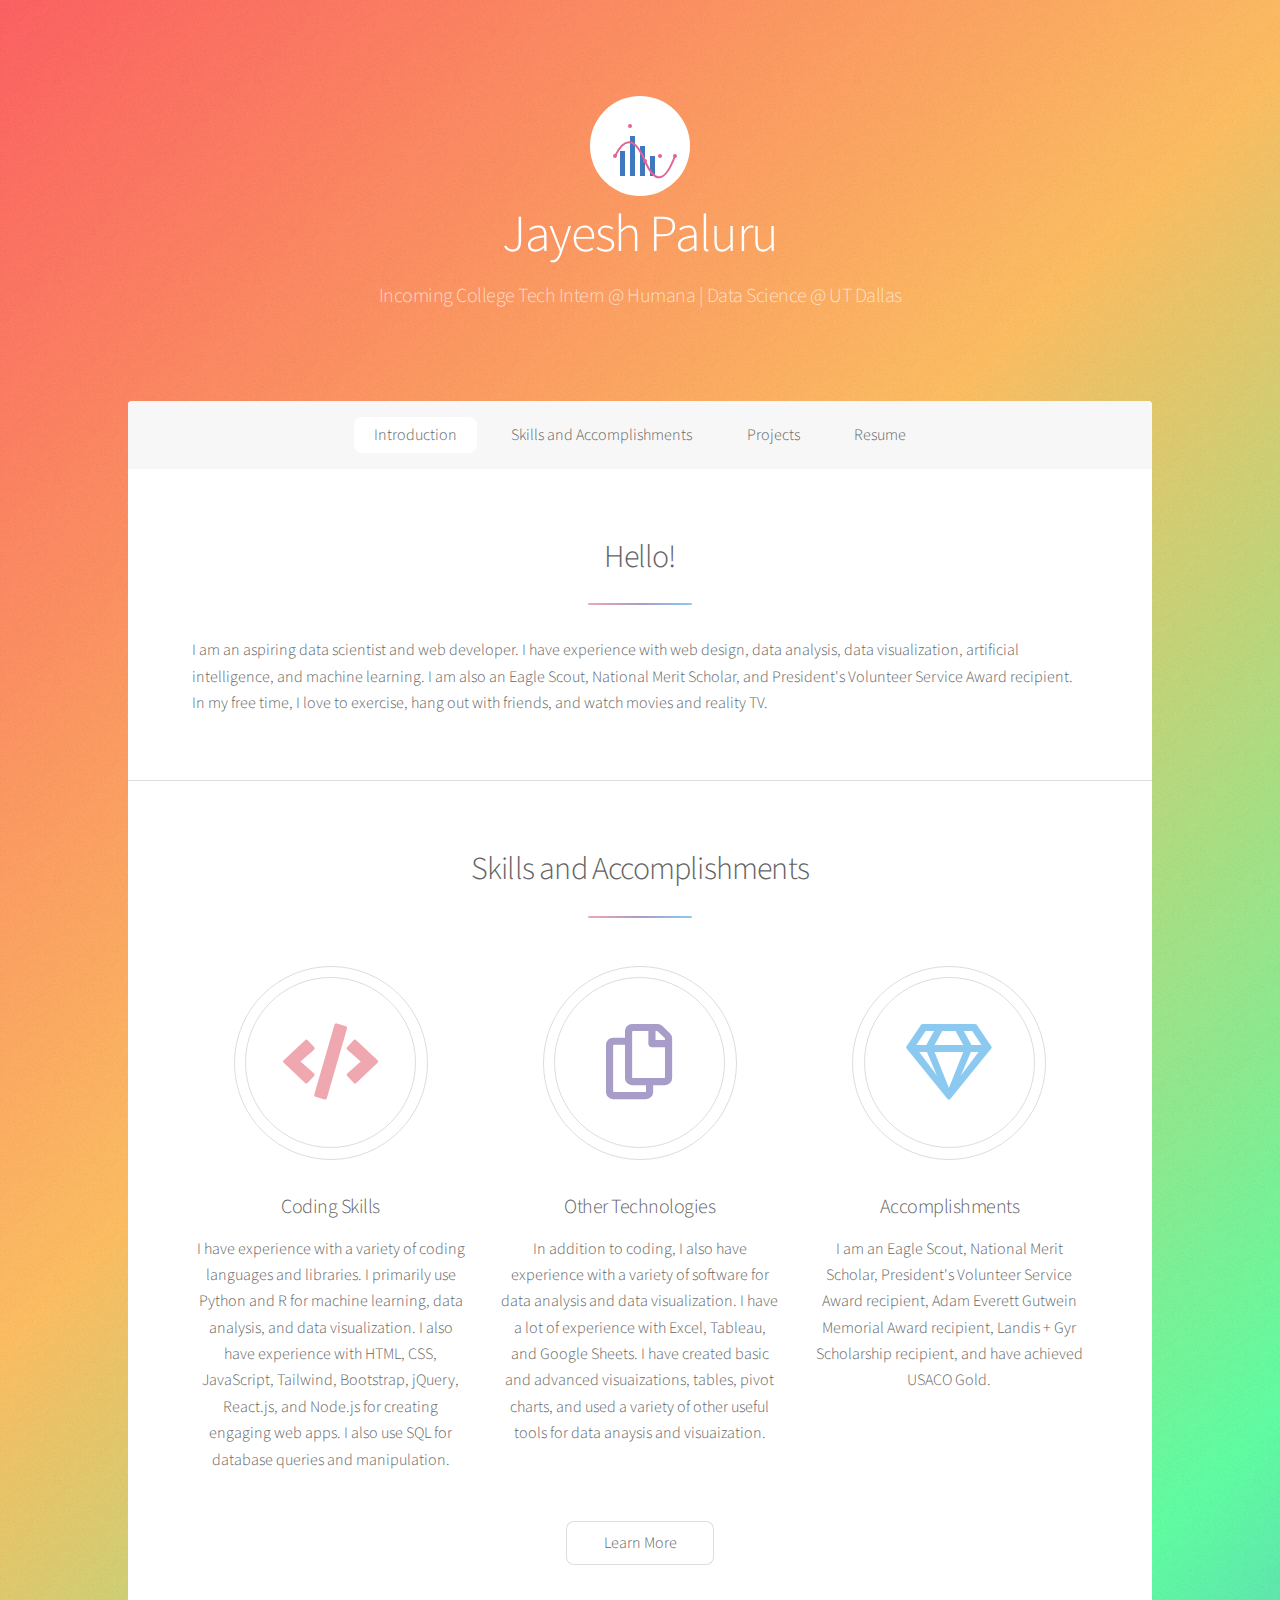
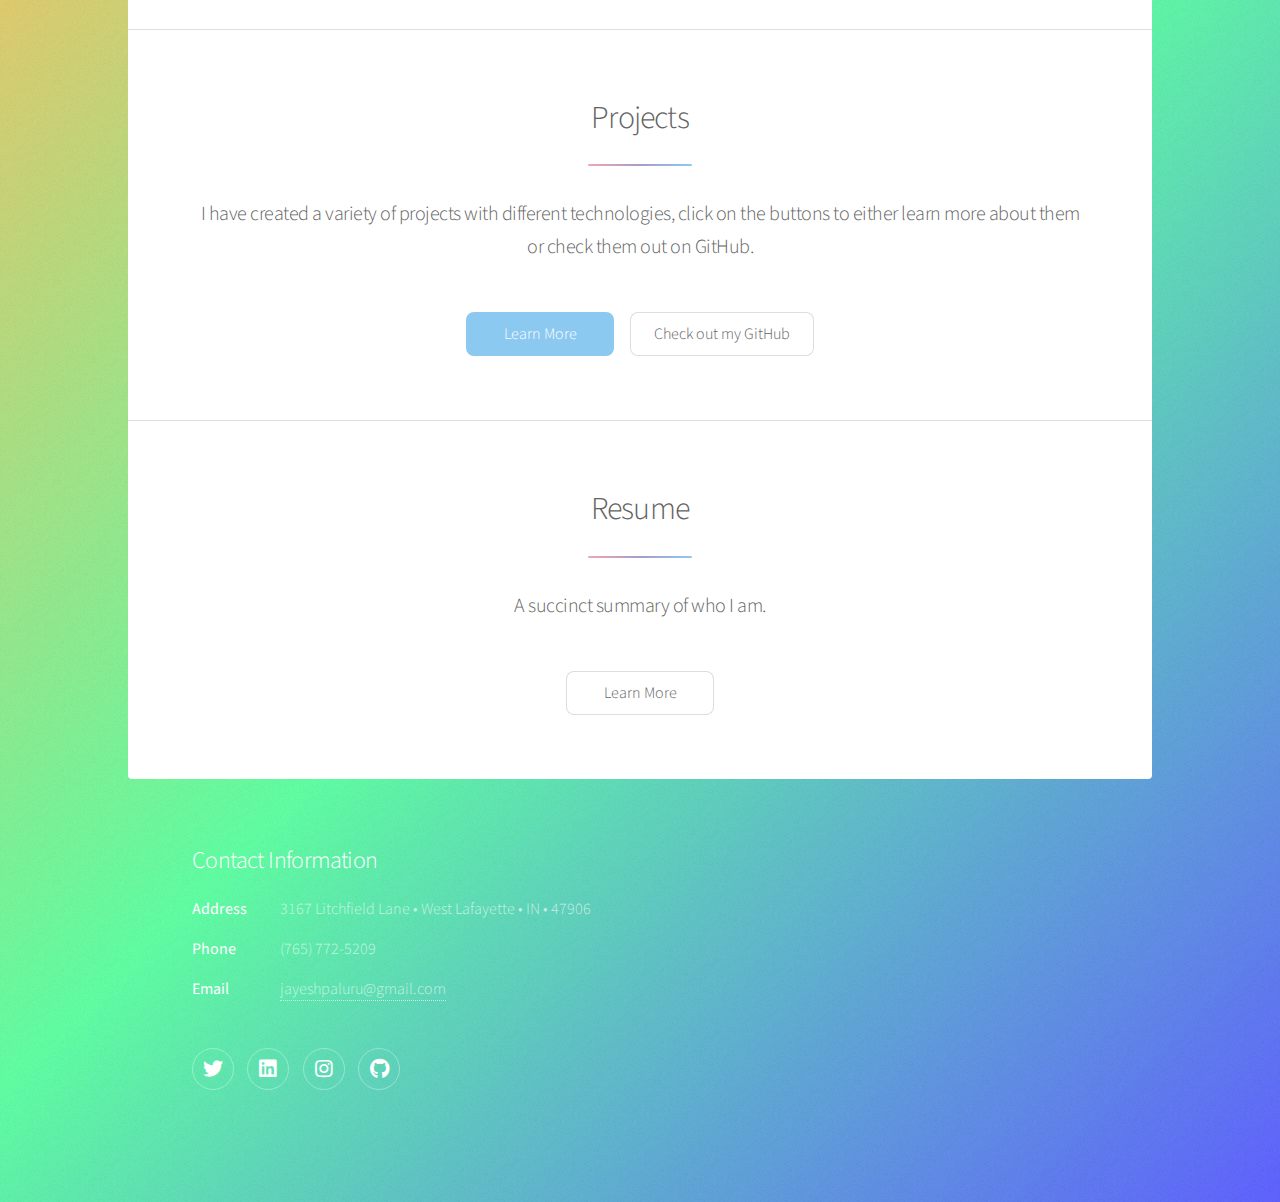
==== index.html @ 242b8a52 "Update index.html" ====
<!DOCTYPE HTML>
<html>
	<head>
		<title>Jayesh Paluru</title>
		<meta charset="utf-8" />
		<meta name="viewport" content="width=device-width, initial-scale=1, user-scalable=no" />
		<meta name="description" content="Jayesh Paluru's personal website">
		<link rel="stylesheet" href="assets/css/main.css" />
		<noscript><link rel="stylesheet" href="assets/css/noscript.css" /></noscript>
		<link rel="shortcut icon" href="images/logo.svg" />
	</head>
	<body class="is-preload">
		<!-- Wrapper -->
			<div id="wrapper">

				<!-- Header -->
					<header id="header" class="alt">
						<img src="images/logo.svg" alt="Graph" />
						<h1>Jayesh Paluru</h1>
						<p>Incoming College Tech Intern @ Humana | Data Science @ UT Dallas<br/>
					</header>

				<!-- Nav -->
					<nav id="nav">
						<ul>
							<li><a href="#intro" class="active">Introduction</a></li>
							<li><a href="#first">Skills and Accomplishments</a></li>
							<li><a href="#second">Projects</a></li>
							<li><a href="#third">Resume</a></li>
						</ul>
					</nav>

				<!-- Main -->
					<div id="main">
						<!-- Introduction -->
							<section id="intro" class="main">
								<div class="spotlight">
									<div class="content">
										<header class="major">
											<center><h2>Hello!</h2></center>
										</header>
										<p>I am an aspiring data scientist and web developer. I have experience with web design, data analysis, data visualization, artificial intelligence, and machine learning. I am also an Eagle Scout, National Merit Scholar, and President's Volunteer Service Award recipient. In my free time, I love to exercise, hang out with friends, and watch movies and reality TV.</p>
									</div>
								</div>
							</section>
						<!-- Skills and Accomplishments -->
							<section id="first" class="main special">
								<header class="major">
									<h2>Skills and Accomplishments</h2>
								</header>
								<ul class="features">
									<li>
										<span class="icon solid major style1 fa-code"></span>
										<h3>Coding Skills</h3>
										<p>I have experience with a variety of coding languages and libraries. I primarily use Python and R for machine learning, data analysis, and data visualization. I also have experience with HTML, CSS, JavaScript, Tailwind, Bootstrap, jQuery, React.js, and Node.js for creating engaging web apps. I also use SQL for database queries and manipulation.</p>
									</li>
									<li>
										<span class="icon major style3 fa-copy"></span>
										<h3>Other Technologies</h3>
										<p>In addition to coding, I also have experience with a variety of software for data analysis and data visualization. I have a lot of experience with Excel, Tableau, and Google Sheets. I have created basic and advanced visuaizations, tables, pivot charts, and used a variety of other useful tools for data anaysis and visuaization.</p>
									</li>
									<li>
										<span class="icon major style5 fa-gem"></span>
										<h3>Accomplishments</h3>
										<p>I am an Eagle Scout, National Merit Scholar, President's Volunteer Service Award recipient, Adam Everett Gutwein Memorial Award recipient, Landis + Gyr Scholarship recipient, and have achieved USACO Gold.</p>
									</li>
								</ul>
								<footer class="major">
									<ul class="actions special">
										<li><a href="https://www.linkedin.com/in/jayesh-paluru-2b9a3324b/" class="button">Learn More</a></li>
									</ul>
								</footer>
							</section>

						<!-- Projects -->
							<section id="second" class="main special">
								<header class="major">
									<h2>Projects</h2>
									<p>I have created a variety of projects with different technologies, click on the buttons to either learn more about them or check them out on GitHub.</p>
								</header>
								<footer class="major">
									<ul class="actions special">
										<li><a href="projects.html" class="button primary">Learn More</a></li>
										<li><a href="https://github.com/jayeshpaluru" class="button">Check out my GitHub</a></li>
									</ul>
								</footer>
							</section>
						<!-- Resume -->
						<section id="third" class="main special">
							<header class="major">
								<h2>Resume</h2>
								<p>A succinct summary of who I am.</p>
							</header>
							<footer class="major">
								<ul class="actions special">
									<li><a href="InternshipResume6.pdf" class="button">Learn More</a></li>
								</ul>
							</footer>
						</section>

					</div>

				<!-- Footer -->
					<footer id="footer">
						<section>
							<h2>Contact Information</h2>
							<dl class="alt">
								<dt>Address</dt>
								<dd>3167 Litchfield Lane &bull; West Lafayette &bull; IN &bull; 47906 </dd>
								<dt>Phone</dt>
								<dd>(765) 772-5209</dd>
								<dt>Email</dt>
								<dd><a href="mailto:jayeshpaluru@gmail.com">jayeshpaluru@gmail.com</a></dd>
							</dl>
							<ul class="icons">
								<li><a href="https://twitter.com/jayeshpaluru" class="icon brands fa-twitter alt"><span class="label">Twitter</span></a></li>
								<li><a href="https://www.linkedin.com/in/jayesh-paluru-2b9a3324b/" class="icon brands fa-linkedin alt"><span class="label">LinkedIn</span></a></li>
								<li><a href="https://www.instagram.com/jayeshpaluru/" class="icon brands fa-instagram alt"><span class="label">Instagram</span></a></li>
								<li><a href="https://github.com/jayeshpaluru" class="icon brands fa-github alt"><span class="label">GitHub</span></a></li>
							</ul>
						</section>
					</footer>
			</div>
			<script src="assets/js/jquery.min.js"></script>
			<script src="assets/js/jquery.scrollex.min.js"></script>
			<script src="assets/js/jquery.scrolly.min.js"></script>
			<script src="assets/js/browser.min.js"></script>
			<script src="assets/js/breakpoints.min.js"></script>
			<script src="assets/js/util.js"></script>
			<script src="assets/js/main.js"></script>
	</body>
</html>
---- assets/css/main.css ----
@import url(fontawesome-all.min.css);
@import 'https://fonts.googleapis.com/css?family=Source+Sans+Pro:300,400';

html, body, div, span, applet, object,
iframe, h1, h2, h3, h4, h5, h6, p, blockquote,
pre, a, abbr, acronym, address, big, cite,
code, del, dfn, em, img, ins, kbd, q, s, samp,
small, strike, strong, sub, sup, tt, var, b,
u, i, center, dl, dt, dd, ol, ul, li, fieldset,
form, label, legend, table, caption, tbody,
tfoot, thead, tr, th, td, article, aside,
canvas, details, embed, figure, figcaption,
footer, header, hgroup, menu, nav, output, ruby,
section, summary, time, mark, audio, video {
	margin: 0;
	padding: 0;
	border: 0;
	font-size: 100%;
	font: inherit;
	vertical-align: baseline;}

article, aside, details, figcaption, figure,
footer, header, hgroup, menu, nav, section {
	display: block;}

body {
	line-height: 1;
}

ol, ul {
	list-style: none;
}

blockquote, q {
	quotes: none;
}

	blockquote:before, blockquote:after, q:before, q:after {
		content: '';
		content: none;
	}

table {
	border-collapse: collapse;
	border-spacing: 0;
}

body {
	-webkit-text-size-adjust: none;
}

mark {
	background-color: transparent;
	color: inherit;
}

input::-moz-focus-inner {
	border: 0;
	padding: 0;
}

input, select, textarea {
	-moz-appearance: none;
	-webkit-appearance: none;
	-ms-appearance: none;
	appearance: none;
}

/* Basic */

	@-ms-viewport {
		width: device-width;
	}

	body {
		-ms-overflow-style: scrollbar;
	}

	@media screen and (max-width: 480px) {

		html, body {
			min-width: 320px;
		}

	}

	html {
		box-sizing: border-box;
	}

	*, *:before, *:after {
		box-sizing: inherit;
	}

	body {
		background-color: #6789ab;
		background-image: url("images/overlay.png"), -moz-linear-gradient(135deg, #ff5e5e 0%, #ffbe5e 33%, #5effa0 66%, #5e5eff 100%);
		background-image: url("images/overlay.png"), -webkit-linear-gradient(135deg, #ff5e5e 0%, #ffbe5e 33%, #5effa0 66%, #5e5eff 100%);
		background-image: url("images/overlay.png"), -ms-linear-gradient(135deg, #ff5e5e 0%, #ffbe5e 33%, #5effa0 66%, #5e5eff 100%);
		background-image: url("images/overlay.png"), linear-gradient(135deg, #ff5e5e 0%, #ffbe5e 33%, #5effa0 66%, #5e5eff 100%);
	}
	
	

		body.is-preload *, body.is-preload *:before, body.is-preload *:after {
			-moz-animation: none !important;
			-webkit-animation: none !important;
			-ms-animation: none !important;
			animation: none !important;
			-moz-transition: none !important;
			-webkit-transition: none !important;
			-ms-transition: none !important;
			transition: none !important;
		}

/* Type */

	body {
		background-color: #935d8c;
		color: rgba(255, 255, 255, 0.65);
	}

	body, input, select, textarea {
		font-family: "Source Sans Pro", Helvetica, sans-serif;
		font-size: 17pt;
		font-weight: 300;
		line-height: 1.65;
	}

		@media screen and (max-width: 1680px) {

			body, input, select, textarea {
				font-size: 14pt;
			}

		}

		@media screen and (max-width: 1280px) {

			body, input, select, textarea {
				font-size: 12pt;
			}

		}

		@media screen and (max-width: 360px) {

			body, input, select, textarea {
				font-size: 11pt;
			}

		}

	a {
		-moz-transition: color 0.2s ease, border-bottom 0.2s ease;
		-webkit-transition: color 0.2s ease, border-bottom 0.2s ease;
		-ms-transition: color 0.2s ease, border-bottom 0.2s ease;
		transition: color 0.2s ease, border-bottom 0.2s ease;
		text-decoration: none;
		border-bottom: dotted 1px;
		color: inherit;
	}

		a:hover {
			border-bottom-color: transparent;
		}

	strong, b {
		font-weight: 400;
	}

	em, i {
		font-style: italic;
	}

	p {
		margin: 0 0 2em 0;
	}

		p.content {
			-moz-columns: 20em 2;
			-webkit-columns: 20em 2;
			-ms-columns: 20em 2;
			columns: 20em 2;
			-moz-column-gap: 2em;
			-webkit-column-gap: 2em;
			-ms-column-gap: 2em;
			column-gap: 2em;
			text-align: justify;
		}

	h1, h2, h3, h4, h5, h6 {
		font-weight: 300;
		line-height: 1.5;
		margin: 0 0 0.7em 0;
		letter-spacing: -0.025em;
	}

		h1 a, h2 a, h3 a, h4 a, h5 a, h6 a {
			color: inherit;
			text-decoration: none;
		}

	h1 {
		font-size: 2.5em;
		line-height: 1.2;
	}

	h2 {
		font-size: 1.5em;
	}

	h3 {
		font-size: 1.25em;
	}

	h4 {
		font-size: 1.1em;
	}

	h5 {
		font-size: 0.9em;
	}

	h6 {
		font-size: 0.7em;
	}

	@media screen and (max-width: 736px) {

		h1 {
			font-size: 2em;
		}

	}

	sub {
		font-size: 0.8em;
		position: relative;
		top: 0.5em;
	}

	sup {
		font-size: 0.8em;
		position: relative;
		top: -0.5em;
	}

	blockquote {
		border-left: solid 4px;
		font-style: italic;
		margin: 0 0 2em 0;
		padding: 0.5em 0 0.5em 2em;
	}

	code {
		border-radius: 8px;
		border: solid 1px;
		font-family: "Courier New", monospace;
		font-size: 0.9em;
		margin: 0 0.25em;
		padding: 0.25em 0.65em;
	}

	pre {
		-webkit-overflow-scrolling: touch;
		font-family: "Courier New", monospace;
		font-size: 0.9em;
		margin: 0 0 2em 0;
	}

		pre code {
			display: block;
			line-height: 1.75;
			padding: 1em 1.5em;
			overflow-x: auto;
		}

	hr {
		border: 0;
		border-bottom: solid 1px;
		margin: 2em 0;
	}

		hr.major {
			margin: 3em 0;
		}

	.align-left {
		text-align: left;
	}

	.align-center {
		text-align: center;
	}

	.align-right {
		text-align: right;
	}

	input, select, textarea {
		color: #ffffff;
	}

	a:hover {
		color: #ffffff;
	}

	strong, b {
		color: #ffffff;
	}

	h1, h2, h3, h4, h5, h6 {
		color: #ffffff;
	}

	blockquote {
		border-left-color: rgba(255, 255, 255, 0.35);
	}

	code {
		background: rgba(255, 255, 255, 0.075);
		border-color: rgba(255, 255, 255, 0.35);
	}

	hr {
		border-bottom-color: rgba(255, 255, 255, 0.35);
	}

/* Row */

	.row {
		display: flex;
		flex-wrap: wrap;
		box-sizing: border-box;
		align-items: stretch;
	}

		.row > * {
			box-sizing: border-box;
		}

		.row.gtr-uniform > * > :last-child {
			margin-bottom: 0;
		}

		.row.aln-left {
			justify-content: flex-start;
		}

		.row.aln-center {
			justify-content: center;
		}

		.row.aln-right {
			justify-content: flex-end;
		}

		.row.aln-top {
			align-items: flex-start;
		}

		.row.aln-middle {
			align-items: center;
		}

		.row.aln-bottom {
			align-items: flex-end;
		}

		.row > .imp {
			order: -1;
		}

		.row > .col-1 {
			width: 8.33333%;
		}

		.row > .off-1 {
			margin-left: 8.33333%;
		}

		.row > .col-2 {
			width: 16.66667%;
		}

		.row > .off-2 {
			margin-left: 16.66667%;
		}

		.row > .col-3 {
			width: 25%;
		}

		.row > .off-3 {
			margin-left: 25%;
		}

		.row > .col-4 {
			width: 33.33333%;
		}

		.row > .off-4 {
			margin-left: 33.33333%;
		}

		.row > .col-5 {
			width: 41.66667%;
		}

		.row > .off-5 {
			margin-left: 41.66667%;
		}

		.row > .col-6 {
			width: 50%;
		}

		.row > .off-6 {
			margin-left: 50%;
		}

		.row > .col-7 {
			width: 58.33333%;
		}

		.row > .off-7 {
			margin-left: 58.33333%;
		}

		.row > .col-8 {
			width: 66.66667%;
		}

		.row > .off-8 {
			margin-left: 66.66667%;
		}

		.row > .col-9 {
			width: 75%;
		}

		.row > .off-9 {
			margin-left: 75%;
		}

		.row > .col-10 {
			width: 83.33333%;
		}

		.row > .off-10 {
			margin-left: 83.33333%;
		}

		.row > .col-11 {
			width: 91.66667%;
		}

		.row > .off-11 {
			margin-left: 91.66667%;
		}

		.row > .col-12 {
			width: 100%;
		}

		.row > .off-12 {
			margin-left: 100%;
		}

		.row.gtr-0 {
			margin-top: 0;
			margin-left: 0em;
		}

			.row.gtr-0 > * {
				padding: 0 0 0 0em;
			}

			.row.gtr-0.gtr-uniform {
				margin-top: 0em;
			}

				.row.gtr-0.gtr-uniform > * {
					padding-top: 0em;
				}

		.row.gtr-25 {
			margin-top: 0;
			margin-left: -0.375em;
		}

			.row.gtr-25 > * {
				padding: 0 0 0 0.375em;
			}

			.row.gtr-25.gtr-uniform {
				margin-top: -0.375em;
			}

				.row.gtr-25.gtr-uniform > * {
					padding-top: 0.375em;
				}

		.row.gtr-50 {
			margin-top: 0;
			margin-left: -0.75em;
		}

			.row.gtr-50 > * {
				padding: 0 0 0 0.75em;
			}

			.row.gtr-50.gtr-uniform {
				margin-top: -0.75em;
			}

				.row.gtr-50.gtr-uniform > * {
					padding-top: 0.75em;
				}

		.row {
			margin-top: 0;
			margin-left: -1.5em;
		}

			.row > * {
				padding: 0 0 0 1.5em;
			}

			.row.gtr-uniform {
				margin-top: -1.5em;
			}

				.row.gtr-uniform > * {
					padding-top: 1.5em;
				}

		.row.gtr-150 {
			margin-top: 0;
			margin-left: -2.25em;
		}

			.row.gtr-150 > * {
				padding: 0 0 0 2.25em;
			}

			.row.gtr-150.gtr-uniform {
				margin-top: -2.25em;
			}

				.row.gtr-150.gtr-uniform > * {
					padding-top: 2.25em;
				}

		.row.gtr-200 {
			margin-top: 0;
			margin-left: -3em;
		}

			.row.gtr-200 > * {
				padding: 0 0 0 3em;
			}

			.row.gtr-200.gtr-uniform {
				margin-top: -3em;
			}

				.row.gtr-200.gtr-uniform > * {
					padding-top: 3em;
				}

		@media screen and (max-width: 1680px) {

			.row {
				display: flex;
				flex-wrap: wrap;
				box-sizing: border-box;
				align-items: stretch;
			}

				.row > * {
					box-sizing: border-box;
				}

				.row.gtr-uniform > * > :last-child {
					margin-bottom: 0;
				}

				.row.aln-left {
					justify-content: flex-start;
				}

				.row.aln-center {
					justify-content: center;
				}

				.row.aln-right {
					justify-content: flex-end;
				}

				.row.aln-top {
					align-items: flex-start;
				}

				.row.aln-middle {
					align-items: center;
				}

				.row.aln-bottom {
					align-items: flex-end;
				}

				.row > .imp-xlarge {
					order: -1;
				}

				.row > .col-1-xlarge {
					width: 8.33333%;
				}

				.row > .off-1-xlarge {
					margin-left: 8.33333%;
				}

				.row > .col-2-xlarge {
					width: 16.66667%;
				}

				.row > .off-2-xlarge {
					margin-left: 16.66667%;
				}

				.row > .col-3-xlarge {
					width: 25%;
				}

				.row > .off-3-xlarge {
					margin-left: 25%;
				}

				.row > .col-4-xlarge {
					width: 33.33333%;
				}

				.row > .off-4-xlarge {
					margin-left: 33.33333%;
				}

				.row > .col-5-xlarge {
					width: 41.66667%;
				}

				.row > .off-5-xlarge {
					margin-left: 41.66667%;
				}

				.row > .col-6-xlarge {
					width: 50%;
				}

				.row > .off-6-xlarge {
					margin-left: 50%;
				}

				.row > .col-7-xlarge {
					width: 58.33333%;
				}

				.row > .off-7-xlarge {
					margin-left: 58.33333%;
				}

				.row > .col-8-xlarge {
					width: 66.66667%;
				}

				.row > .off-8-xlarge {
					margin-left: 66.66667%;
				}

				.row > .col-9-xlarge {
					width: 75%;
				}

				.row > .off-9-xlarge {
					margin-left: 75%;
				}

				.row > .col-10-xlarge {
					width: 83.33333%;
				}

				.row > .off-10-xlarge {
					margin-left: 83.33333%;
				}

				.row > .col-11-xlarge {
					width: 91.66667%;
				}

				.row > .off-11-xlarge {
					margin-left: 91.66667%;
				}

				.row > .col-12-xlarge {
					width: 100%;
				}

				.row > .off-12-xlarge {
					margin-left: 100%;
				}

				.row.gtr-0 {
					margin-top: 0;
					margin-left: 0em;
				}

					.row.gtr-0 > * {
						padding: 0 0 0 0em;
					}

					.row.gtr-0.gtr-uniform {
						margin-top: 0em;
					}

						.row.gtr-0.gtr-uniform > * {
							padding-top: 0em;
						}

				.row.gtr-25 {
					margin-top: 0;
					margin-left: -0.375em;
				}

					.row.gtr-25 > * {
						padding: 0 0 0 0.375em;
					}

					.row.gtr-25.gtr-uniform {
						margin-top: -0.375em;
					}

						.row.gtr-25.gtr-uniform > * {
							padding-top: 0.375em;
						}

				.row.gtr-50 {
					margin-top: 0;
					margin-left: -0.75em;
				}

					.row.gtr-50 > * {
						padding: 0 0 0 0.75em;
					}

					.row.gtr-50.gtr-uniform {
						margin-top: -0.75em;
					}

						.row.gtr-50.gtr-uniform > * {
							padding-top: 0.75em;
						}

				.row {
					margin-top: 0;
					margin-left: -1.5em;
				}

					.row > * {
						padding: 0 0 0 1.5em;
					}

					.row.gtr-uniform {
						margin-top: -1.5em;
					}

						.row.gtr-uniform > * {
							padding-top: 1.5em;
						}

				.row.gtr-150 {
					margin-top: 0;
					margin-left: -2.25em;
				}

					.row.gtr-150 > * {
						padding: 0 0 0 2.25em;
					}

					.row.gtr-150.gtr-uniform {
						margin-top: -2.25em;
					}

						.row.gtr-150.gtr-uniform > * {
							padding-top: 2.25em;
						}

				.row.gtr-200 {
					margin-top: 0;
					margin-left: -3em;
				}

					.row.gtr-200 > * {
						padding: 0 0 0 3em;
					}

					.row.gtr-200.gtr-uniform {
						margin-top: -3em;
					}

						.row.gtr-200.gtr-uniform > * {
							padding-top: 3em;
						}

		}

		@media screen and (max-width: 1280px) {

			.row {
				display: flex;
				flex-wrap: wrap;
				box-sizing: border-box;
				align-items: stretch;
			}

				.row > * {
					box-sizing: border-box;
				}

				.row.gtr-uniform > * > :last-child {
					margin-bottom: 0;
				}

				.row.aln-left {
					justify-content: flex-start;
				}

				.row.aln-center {
					justify-content: center;
				}

				.row.aln-right {
					justify-content: flex-end;
				}

				.row.aln-top {
					align-items: flex-start;
				}

				.row.aln-middle {
					align-items: center;
				}

				.row.aln-bottom {
					align-items: flex-end;
				}

				.row > .imp-large {
					order: -1;
				}

				.row > .col-1-large {
					width: 8.33333%;
				}

				.row > .off-1-large {
					margin-left: 8.33333%;
				}

				.row > .col-2-large {
					width: 16.66667%;
				}

				.row > .off-2-large {
					margin-left: 16.66667%;
				}

				.row > .col-3-large {
					width: 25%;
				}

				.row > .off-3-large {
					margin-left: 25%;
				}

				.row > .col-4-large {
					width: 33.33333%;
				}

				.row > .off-4-large {
					margin-left: 33.33333%;
				}

				.row > .col-5-large {
					width: 41.66667%;
				}

				.row > .off-5-large {
					margin-left: 41.66667%;
				}

				.row > .col-6-large {
					width: 50%;
				}

				.row > .off-6-large {
					margin-left: 50%;
				}

				.row > .col-7-large {
					width: 58.33333%;
				}

				.row > .off-7-large {
					margin-left: 58.33333%;
				}

				.row > .col-8-large {
					width: 66.66667%;
				}

				.row > .off-8-large {
					margin-left: 66.66667%;
				}

				.row > .col-9-large {
					width: 75%;
				}

				.row > .off-9-large {
					margin-left: 75%;
				}

				.row > .col-10-large {
					width: 83.33333%;
				}

				.row > .off-10-large {
					margin-left: 83.33333%;
				}

				.row > .col-11-large {
					width: 91.66667%;
				}

				.row > .off-11-large {
					margin-left: 91.66667%;
				}

				.row > .col-12-large {
					width: 100%;
				}

				.row > .off-12-large {
					margin-left: 100%;
				}

				.row.gtr-0 {
					margin-top: 0;
					margin-left: 0em;
				}

					.row.gtr-0 > * {
						padding: 0 0 0 0em;
					}

					.row.gtr-0.gtr-uniform {
						margin-top: 0em;
					}

						.row.gtr-0.gtr-uniform > * {
							padding-top: 0em;
						}

				.row.gtr-25 {
					margin-top: 0;
					margin-left: -0.375em;
				}

					.row.gtr-25 > * {
						padding: 0 0 0 0.375em;
					}

					.row.gtr-25.gtr-uniform {
						margin-top: -0.375em;
					}

						.row.gtr-25.gtr-uniform > * {
							padding-top: 0.375em;
						}

				.row.gtr-50 {
					margin-top: 0;
					margin-left: -0.75em;
				}

					.row.gtr-50 > * {
						padding: 0 0 0 0.75em;
					}

					.row.gtr-50.gtr-uniform {
						margin-top: -0.75em;
					}

						.row.gtr-50.gtr-uniform > * {
							padding-top: 0.75em;
						}

				.row {
					margin-top: 0;
					margin-left: -1.5em;
				}

					.row > * {
						padding: 0 0 0 1.5em;
					}

					.row.gtr-uniform {
						margin-top: -1.5em;
					}

						.row.gtr-uniform > * {
							padding-top: 1.5em;
						}

				.row.gtr-150 {
					margin-top: 0;
					margin-left: -2.25em;
				}

					.row.gtr-150 > * {
						padding: 0 0 0 2.25em;
					}

					.row.gtr-150.gtr-uniform {
						margin-top: -2.25em;
					}

						.row.gtr-150.gtr-uniform > * {
							padding-top: 2.25em;
						}

				.row.gtr-200 {
					margin-top: 0;
					margin-left: -3em;
				}

					.row.gtr-200 > * {
						padding: 0 0 0 3em;
					}

					.row.gtr-200.gtr-uniform {
						margin-top: -3em;
					}

						.row.gtr-200.gtr-uniform > * {
							padding-top: 3em;
						}

		}

		@media screen and (max-width: 980px) {

			.row {
				display: flex;
				flex-wrap: wrap;
				box-sizing: border-box;
				align-items: stretch;
			}

				.row > * {
					box-sizing: border-box;
				}

				.row.gtr-uniform > * > :last-child {
					margin-bottom: 0;
				}

				.row.aln-left {
					justify-content: flex-start;
				}

				.row.aln-center {
					justify-content: center;
				}

				.row.aln-right {
					justify-content: flex-end;
				}

				.row.aln-top {
					align-items: flex-start;
				}

				.row.aln-middle {
					align-items: center;
				}

				.row.aln-bottom {
					align-items: flex-end;
				}

				.row > .imp-medium {
					order: -1;
				}

				.row > .col-1-medium {
					width: 8.33333%;
				}

				.row > .off-1-medium {
					margin-left: 8.33333%;
				}

				.row > .col-2-medium {
					width: 16.66667%;
				}

				.row > .off-2-medium {
					margin-left: 16.66667%;
				}

				.row > .col-3-medium {
					width: 25%;
				}

				.row > .off-3-medium {
					margin-left: 25%;
				}

				.row > .col-4-medium {
					width: 33.33333%;
				}

				.row > .off-4-medium {
					margin-left: 33.33333%;
				}

				.row > .col-5-medium {
					width: 41.66667%;
				}

				.row > .off-5-medium {
					margin-left: 41.66667%;
				}

				.row > .col-6-medium {
					width: 50%;
				}

				.row > .off-6-medium {
					margin-left: 50%;
				}

				.row > .col-7-medium {
					width: 58.33333%;
				}

				.row > .off-7-medium {
					margin-left: 58.33333%;
				}

				.row > .col-8-medium {
					width: 66.66667%;
				}

				.row > .off-8-medium {
					margin-left: 66.66667%;
				}

				.row > .col-9-medium {
					width: 75%;
				}

				.row > .off-9-medium {
					margin-left: 75%;
				}

				.row > .col-10-medium {
					width: 83.33333%;
				}

				.row > .off-10-medium {
					margin-left: 83.33333%;
				}

				.row > .col-11-medium {
					width: 91.66667%;
				}

				.row > .off-11-medium {
					margin-left: 91.66667%;
				}

				.row > .col-12-medium {
					width: 100%;
				}

				.row > .off-12-medium {
					margin-left: 100%;
				}

				.row.gtr-0 {
					margin-top: 0;
					margin-left: 0em;
				}

					.row.gtr-0 > * {
						padding: 0 0 0 0em;
					}

					.row.gtr-0.gtr-uniform {
						margin-top: 0em;
					}

						.row.gtr-0.gtr-uniform > * {
							padding-top: 0em;
						}

				.row.gtr-25 {
					margin-top: 0;
					margin-left: -0.375em;
				}

					.row.gtr-25 > * {
						padding: 0 0 0 0.375em;
					}

					.row.gtr-25.gtr-uniform {
						margin-top: -0.375em;
					}

						.row.gtr-25.gtr-uniform > * {
							padding-top: 0.375em;
						}

				.row.gtr-50 {
					margin-top: 0;
					margin-left: -0.75em;
				}

					.row.gtr-50 > * {
						padding: 0 0 0 0.75em;
					}

					.row.gtr-50.gtr-uniform {
						margin-top: -0.75em;
					}

						.row.gtr-50.gtr-uniform > * {
							padding-top: 0.75em;
						}

				.row {
					margin-top: 0;
					margin-left: -1.5em;
				}

					.row > * {
						padding: 0 0 0 1.5em;
					}

					.row.gtr-uniform {
						margin-top: -1.5em;
					}

						.row.gtr-uniform > * {
							padding-top: 1.5em;
						}

				.row.gtr-150 {
					margin-top: 0;
					margin-left: -2.25em;
				}

					.row.gtr-150 > * {
						padding: 0 0 0 2.25em;
					}

					.row.gtr-150.gtr-uniform {
						margin-top: -2.25em;
					}

						.row.gtr-150.gtr-uniform > * {
							padding-top: 2.25em;
						}

				.row.gtr-200 {
					margin-top: 0;
					margin-left: -3em;
				}

					.row.gtr-200 > * {
						padding: 0 0 0 3em;
					}

					.row.gtr-200.gtr-uniform {
						margin-top: -3em;
					}

						.row.gtr-200.gtr-uniform > * {
							padding-top: 3em;
						}

		}

		@media screen and (max-width: 736px) {

			.row {
				display: flex;
				flex-wrap: wrap;
				box-sizing: border-box;
				align-items: stretch;
			}

				.row > * {
					box-sizing: border-box;
				}

				.row.gtr-uniform > * > :last-child {
					margin-bottom: 0;
				}

				.row.aln-left {
					justify-content: flex-start;
				}

				.row.aln-center {
					justify-content: center;
				}

				.row.aln-right {
					justify-content: flex-end;
				}

				.row.aln-top {
					align-items: flex-start;
				}

				.row.aln-middle {
					align-items: center;
				}

				.row.aln-bottom {
					align-items: flex-end;
				}

				.row > .imp-small {
					order: -1;
				}

				.row > .col-1-small {
					width: 8.33333%;
				}

				.row > .off-1-small {
					margin-left: 8.33333%;
				}

				.row > .col-2-small {
					width: 16.66667%;
				}

				.row > .off-2-small {
					margin-left: 16.66667%;
				}

				.row > .col-3-small {
					width: 25%;
				}

				.row > .off-3-small {
					margin-left: 25%;
				}

				.row > .col-4-small {
					width: 33.33333%;
				}

				.row > .off-4-small {
					margin-left: 33.33333%;
				}

				.row > .col-5-small {
					width: 41.66667%;
				}

				.row > .off-5-small {
					margin-left: 41.66667%;
				}

				.row > .col-6-small {
					width: 50%;
				}

				.row > .off-6-small {
					margin-left: 50%;
				}

				.row > .col-7-small {
					width: 58.33333%;
				}

				.row > .off-7-small {
					margin-left: 58.33333%;
				}

				.row > .col-8-small {
					width: 66.66667%;
				}

				.row > .off-8-small {
					margin-left: 66.66667%;
				}

				.row > .col-9-small {
					width: 75%;
				}

				.row > .off-9-small {
					margin-left: 75%;
				}

				.row > .col-10-small {
					width: 83.33333%;
				}

				.row > .off-10-small {
					margin-left: 83.33333%;
				}

				.row > .col-11-small {
					width: 91.66667%;
				}

				.row > .off-11-small {
					margin-left: 91.66667%;
				}

				.row > .col-12-small {
					width: 100%;
				}

				.row > .off-12-small {
					margin-left: 100%;
				}

				.row.gtr-0 {
					margin-top: 0;
					margin-left: 0em;
				}

					.row.gtr-0 > * {
						padding: 0 0 0 0em;
					}

					.row.gtr-0.gtr-uniform {
						margin-top: 0em;
					}

						.row.gtr-0.gtr-uniform > * {
							padding-top: 0em;
						}

				.row.gtr-25 {
					margin-top: 0;
					margin-left: -0.25em;
				}

					.row.gtr-25 > * {
						padding: 0 0 0 0.25em;
					}

					.row.gtr-25.gtr-uniform {
						margin-top: -0.25em;
					}

						.row.gtr-25.gtr-uniform > * {
							padding-top: 0.25em;
						}

				.row.gtr-50 {
					margin-top: 0;
					margin-left: -0.5em;
				}

					.row.gtr-50 > * {
						padding: 0 0 0 0.5em;
					}

					.row.gtr-50.gtr-uniform {
						margin-top: -0.5em;
					}

						.row.gtr-50.gtr-uniform > * {
							padding-top: 0.5em;
						}

				.row {
					margin-top: 0;
					margin-left: -1em;
				}

					.row > * {
						padding: 0 0 0 1em;
					}

					.row.gtr-uniform {
						margin-top: -1em;
					}

						.row.gtr-uniform > * {
							padding-top: 1em;
						}

				.row.gtr-150 {
					margin-top: 0;
					margin-left: -1.5em;
				}

					.row.gtr-150 > * {
						padding: 0 0 0 1.5em;
					}

					.row.gtr-150.gtr-uniform {
						margin-top: -1.5em;
					}

						.row.gtr-150.gtr-uniform > * {
							padding-top: 1.5em;
						}

				.row.gtr-200 {
					margin-top: 0;
					margin-left: -2em;
				}

					.row.gtr-200 > * {
						padding: 0 0 0 2em;
					}

					.row.gtr-200.gtr-uniform {
						margin-top: -2em;
					}

						.row.gtr-200.gtr-uniform > * {
							padding-top: 2em;
						}

		}

		@media screen and (max-width: 480px) {

			.row {
				display: flex;
				flex-wrap: wrap;
				box-sizing: border-box;
				align-items: stretch;
			}

				.row > * {
					box-sizing: border-box;
				}

				.row.gtr-uniform > * > :last-child {
					margin-bottom: 0;
				}

				.row.aln-left {
					justify-content: flex-start;
				}

				.row.aln-center {
					justify-content: center;
				}

				.row.aln-right {
					justify-content: flex-end;
				}

				.row.aln-top {
					align-items: flex-start;
				}

				.row.aln-middle {
					align-items: center;
				}

				.row.aln-bottom {
					align-items: flex-end;
				}

				.row > .imp-xsmall {
					order: -1;
				}

				.row > .col-1-xsmall {
					width: 8.33333%;
				}

				.row > .off-1-xsmall {
					margin-left: 8.33333%;
				}

				.row > .col-2-xsmall {
					width: 16.66667%;
				}

				.row > .off-2-xsmall {
					margin-left: 16.66667%;
				}

				.row > .col-3-xsmall {
					width: 25%;
				}

				.row > .off-3-xsmall {
					margin-left: 25%;
				}

				.row > .col-4-xsmall {
					width: 33.33333%;
				}

				.row > .off-4-xsmall {
					margin-left: 33.33333%;
				}

				.row > .col-5-xsmall {
					width: 41.66667%;
				}

				.row > .off-5-xsmall {
					margin-left: 41.66667%;
				}

				.row > .col-6-xsmall {
					width: 50%;
				}

				.row > .off-6-xsmall {
					margin-left: 50%;
				}

				.row > .col-7-xsmall {
					width: 58.33333%;
				}

				.row > .off-7-xsmall {
					margin-left: 58.33333%;
				}

				.row > .col-8-xsmall {
					width: 66.66667%;
				}

				.row > .off-8-xsmall {
					margin-left: 66.66667%;
				}

				.row > .col-9-xsmall {
					width: 75%;
				}

				.row > .off-9-xsmall {
					margin-left: 75%;
				}

				.row > .col-10-xsmall {
					width: 83.33333%;
				}

				.row > .off-10-xsmall {
					margin-left: 83.33333%;
				}

				.row > .col-11-xsmall {
					width: 91.66667%;
				}

				.row > .off-11-xsmall {
					margin-left: 91.66667%;
				}

				.row > .col-12-xsmall {
					width: 100%;
				}

				.row > .off-12-xsmall {
					margin-left: 100%;
				}

				.row.gtr-0 {
					margin-top: 0;
					margin-left: 0em;
				}

					.row.gtr-0 > * {
						padding: 0 0 0 0em;
					}

					.row.gtr-0.gtr-uniform {
						margin-top: 0em;
					}

						.row.gtr-0.gtr-uniform > * {
							padding-top: 0em;
						}

				.row.gtr-25 {
					margin-top: 0;
					margin-left: -0.3125em;
				}

					.row.gtr-25 > * {
						padding: 0 0 0 0.3125em;
					}

					.row.gtr-25.gtr-uniform {
						margin-top: -0.3125em;
					}

						.row.gtr-25.gtr-uniform > * {
							padding-top: 0.3125em;
						}

				.row.gtr-50 {
					margin-top: 0;
					margin-left: -0.625em;
				}

					.row.gtr-50 > * {
						padding: 0 0 0 0.625em;
					}

					.row.gtr-50.gtr-uniform {
						margin-top: -0.625em;
					}

						.row.gtr-50.gtr-uniform > * {
							padding-top: 0.625em;
						}

				.row {
					margin-top: 0;
					margin-left: -1.25em;
				}

					.row > * {
						padding: 0 0 0 1.25em;
					}

					.row.gtr-uniform {
						margin-top: -1.25em;
					}

						.row.gtr-uniform > * {
							padding-top: 1.25em;
						}

				.row.gtr-150 {
					margin-top: 0;
					margin-left: -1.875em;
				}

					.row.gtr-150 > * {
						padding: 0 0 0 1.875em;
					}

					.row.gtr-150.gtr-uniform {
						margin-top: -1.875em;
					}

						.row.gtr-150.gtr-uniform > * {
							padding-top: 1.875em;
						}

				.row.gtr-200 {
					margin-top: 0;
					margin-left: -2.5em;
				}

					.row.gtr-200 > * {
						padding: 0 0 0 2.5em;
					}

					.row.gtr-200.gtr-uniform {
						margin-top: -2.5em;
					}

						.row.gtr-200.gtr-uniform > * {
							padding-top: 2.5em;
						}

		}

/* Box */

	.box {
		border-radius: 8px;
		border: solid;
		margin-bottom: 2em;
		padding: 1.5em;
	}

		.box > :last-child,
		.box > :last-child > :last-child,
		.box > :last-child > :last-child > :last-child {
			margin-bottom: 0;
		}

		.box.alt {
			border: 0;
			border-radius: 0;
			padding: 0;
		}

	.box {
		border-color: rgba(255, 255, 255, 0.35);
	}

/* Button */

	input[type="submit"],
	input[type="reset"],
	input[type="button"],
	button,
	.button {
		-moz-appearance: none;
		-webkit-appearance: none;
		-ms-appearance: none;
		appearance: none;
		-moz-transition: background-color 0.2s ease-in-out, color 0.2s ease-in-out;
		-webkit-transition: background-color 0.2s ease-in-out, color 0.2s ease-in-out;
		-ms-transition: background-color 0.2s ease-in-out, color 0.2s ease-in-out;
		transition: background-color 0.2s ease-in-out, color 0.2s ease-in-out;
		border-radius: 8px;
		border: 0;
		cursor: pointer;
		display: inline-block;
		font-weight: 300;
		height: 2.75em;
		line-height: 2.75em;
		min-width: 9.25em;
		padding: 0 1.5em;
		text-align: center;
		text-decoration: none;
		white-space: nowrap;
	}

		input[type="submit"].icon,
		input[type="reset"].icon,
		input[type="button"].icon,
		button.icon,
		.button.icon {
			padding-left: 1.35em;
		}

			input[type="submit"].icon:before,
			input[type="reset"].icon:before,
			input[type="button"].icon:before,
			button.icon:before,
			.button.icon:before {
				margin-right: 0.5em;
			}

		input[type="submit"].fit,
		input[type="reset"].fit,
		input[type="button"].fit,
		button.fit,
		.button.fit {
			width: 100%;
		}

		input[type="submit"].small,
		input[type="reset"].small,
		input[type="button"].small,
		button.small,
		.button.small {
			font-size: 0.8em;
		}

		input[type="submit"].large,
		input[type="reset"].large,
		input[type="button"].large,
		button.large,
		.button.large {
			font-size: 1.35em;
		}

		input[type="submit"].disabled, input[type="submit"]:disabled,
		input[type="reset"].disabled,
		input[type="reset"]:disabled,
		input[type="button"].disabled,
		input[type="button"]:disabled,
		button.disabled,
		button:disabled,
		.button.disabled,
		.button:disabled {
			pointer-events: none;
			opacity: 0.25;
		}

		@media screen and (max-width: 736px) {

			input[type="submit"],
			input[type="reset"],
			input[type="button"],
			button,
			.button {
				min-width: 0;
			}

		}

	input[type="submit"],
	input[type="reset"],
	input[type="button"],
	button,
	.button {
		background-color: transparent;
		box-shadow: inset 0 0 0 1px rgba(255, 255, 255, 0.35);
		color: #ffffff !important;
	}

		input[type="submit"]:hover,
		input[type="reset"]:hover,
		input[type="button"]:hover,
		button:hover,
		.button:hover {
			background-color: rgba(255, 255, 255, 0.075);
		}

		input[type="submit"]:active,
		input[type="reset"]:active,
		input[type="button"]:active,
		button:active,
		.button:active {
			background-color: rgba(255, 255, 255, 0.2);
		}

		input[type="submit"].icon:before,
		input[type="reset"].icon:before,
		input[type="button"].icon:before,
		button.icon:before,
		.button.icon:before {
			color: rgba(255, 255, 255, 0.5);
		}

		input[type="submit"].primary,
		input[type="reset"].primary,
		input[type="button"].primary,
		button.primary,
		.button.primary {
			background-color: #8cc9f0;
			color: #ffffff !important;
			box-shadow: none;
		}

			input[type="submit"].primary:hover,
			input[type="reset"].primary:hover,
			input[type="button"].primary:hover,
			button.primary:hover,
			.button.primary:hover {
				background-color: #9acff2;
			}

			input[type="submit"].primary:active,
			input[type="reset"].primary:active,
			input[type="button"].primary:active,
			button.primary:active,
			.button.primary:active {
				background-color: #7ec3ee;
			}

			input[type="submit"].primary.icon:before,
			input[type="reset"].primary.icon:before,
			input[type="button"].primary.icon:before,
			button.primary.icon:before,
			.button.primary.icon:before {
				color: #ffffff !important;
			}

/* Form */

	form {
		margin: 0 0 2em 0;
	}

	label {
		display: block;
		font-size: 0.9em;
		font-weight: 400;
		margin: 0 0 1em 0;
	}

	input[type="text"],
	input[type="password"],
	input[type="email"],
	select,
	textarea {
		-moz-appearance: none;
		-webkit-appearance: none;
		-ms-appearance: none;
		appearance: none;
		border-radius: 8px;
		border: solid 1px;
		color: inherit;
		display: block;
		outline: 0;
		padding: 0 1em;
		text-decoration: none;
		width: 100%;
	}

		input[type="text"]:invalid,
		input[type="password"]:invalid,
		input[type="email"]:invalid,
		select:invalid,
		textarea:invalid {
			box-shadow: none;
		}

	select {
		background-size: 1.25rem;
		background-repeat: no-repeat;
		background-position: calc(100% - 1rem) center;
		height: 2.75em;
		padding-right: 2.75em;
		text-overflow: ellipsis;
	}

		select:focus::-ms-value {
			background-color: transparent;
		}

		select::-ms-expand {
			display: none;
		}

	input[type="text"],
	input[type="password"],
	input[type="email"],
	select {
		height: 2.75em;
	}

	textarea {
		padding: 0.75em 1em;
	}

	input[type="checkbox"],
	input[type="radio"] {
		-moz-appearance: none;
		-webkit-appearance: none;
		-ms-appearance: none;
		appearance: none;
		display: block;
		float: left;
		margin-right: -2em;
		opacity: 0;
		width: 1em;
		z-index: -1;
	}

		input[type="checkbox"] + label,
		input[type="radio"] + label {
			text-decoration: none;
			cursor: pointer;
			display: inline-block;
			font-size: 1em;
			font-weight: 300;
			padding-left: 2.4em;
			padding-right: 0.75em;
			position: relative;
		}

			input[type="checkbox"] + label:before,
			input[type="radio"] + label:before {
				-moz-osx-font-smoothing: grayscale;
				-webkit-font-smoothing: antialiased;
				display: inline-block;
				font-style: normal;
				font-variant: normal;
				text-rendering: auto;
				line-height: 1;
				text-transform: none !important;
				font-family: 'Font Awesome 5 Free';
				font-weight: 900;
			}

			input[type="checkbox"] + label:before,
			input[type="radio"] + label:before {
				border-radius: 8px;
				border: solid 1px;
				content: '';
				display: inline-block;
				font-size: 0.8em;
				height: 2.0625em;
				left: 0;
				line-height: 2.0625em;
				position: absolute;
				text-align: center;
				top: 0;
				width: 2.0625em;
			}

		input[type="checkbox"]:checked + label:before,
		input[type="radio"]:checked + label:before {
			content: '\f00c';
		}

	input[type="checkbox"] + label:before {
		border-radius: 8px;
	}

	input[type="radio"] + label:before {
		border-radius: 100%;
	}

	::-webkit-input-placeholder {
		opacity: 1.0;
	}

	:-moz-placeholder {
		opacity: 1.0;
	}

	::-moz-placeholder {
		opacity: 1.0;
	}

	:-ms-input-placeholder {
		opacity: 1.0;
	}

	label {
		color: #ffffff;
	}

	input[type="text"],
	input[type="password"],
	input[type="email"],
	select,
	textarea {
		background-color: rgba(255, 255, 255, 0.075);
		border-color: rgba(255, 255, 255, 0.35);
	}

		input[type="text"]:focus,
		input[type="password"]:focus,
		input[type="email"]:focus,
		select:focus,
		textarea:focus {
			border-color: #8cc9f0;
			box-shadow: 0 0 0 1px #8cc9f0;
		}

	select {
		background-image: url("data:image/svg+xml;charset=utf8,%3Csvg xmlns='http://www.w3.org/2000/svg' width='40' height='40' preserveAspectRatio='none' viewBox='0 0 40 40'%3E%3Cpath d='M9.4,12.3l10.4,10.4l10.4-10.4c0.2-0.2,0.5-0.4,0.9-0.4c0.3,0,0.6,0.1,0.9,0.4l3.3,3.3c0.2,0.2,0.4,0.5,0.4,0.9 c0,0.4-0.1,0.6-0.4,0.9L20.7,31.9c-0.2,0.2-0.5,0.4-0.9,0.4c-0.3,0-0.6-0.1-0.9-0.4L4.3,17.3c-0.2-0.2-0.4-0.5-0.4-0.9 c0-0.4,0.1-0.6,0.4-0.9l3.3-3.3c0.2-0.2,0.5-0.4,0.9-0.4S9.1,12.1,9.4,12.3z' fill='rgba(255, 255, 255, 0.35)' /%3E%3C/svg%3E");
	}

		select option {
			color: #ffffff;
			background: #935d8c;
		}

	input[type="checkbox"] + label,
	input[type="radio"] + label {
		color: rgba(255, 255, 255, 0.65);
	}

		input[type="checkbox"] + label:before,
		input[type="radio"] + label:before {
			background: rgba(255, 255, 255, 0.075);
			border-color: rgba(255, 255, 255, 0.35);
		}

	input[type="checkbox"]:checked + label:before,
	input[type="radio"]:checked + label:before {
		background-color: #ffffff;
		border-color: #ffffff;
		color: #935d8c;
	}

	input[type="checkbox"]:focus + label:before,
	input[type="radio"]:focus + label:before {
		border-color: #8cc9f0;
		box-shadow: 0 0 0 1px #8cc9f0;
	}

	::-webkit-input-placeholder {
		color: rgba(255, 255, 255, 0.5) !important;
	}

	:-moz-placeholder {
		color: rgba(255, 255, 255, 0.5) !important;
	}

	::-moz-placeholder {
		color: rgba(255, 255, 255, 0.5) !important;
	}

	:-ms-input-placeholder {
		color: rgba(255, 255, 255, 0.5) !important;
	}

	.formerize-placeholder {
		color: rgba(255, 255, 255, 0.5) !important;
	}

/* Icon */

	.icon {
		text-decoration: none;
		-moz-transition: background-color 0.2s ease-in-out, color 0.2s ease-in-out;
		-webkit-transition: background-color 0.2s ease-in-out, color 0.2s ease-in-out;
		-ms-transition: background-color 0.2s ease-in-out, color 0.2s ease-in-out;
		transition: background-color 0.2s ease-in-out, color 0.2s ease-in-out;
		border-bottom: none;
		position: relative;
	}

		.icon:before {
			-moz-osx-font-smoothing: grayscale;
			-webkit-font-smoothing: antialiased;
			display: inline-block;
			font-style: normal;
			font-variant: normal;
			text-rendering: auto;
			line-height: 1;
			text-transform: none !important;
			font-family: 'Font Awesome 5 Free';
			font-weight: 400;
		}

		.icon > .label {
			display: none;
		}

		.icon:before {
			line-height: solid;
		}

		.icon.solid:before {
			font-weight: 900;
		}

		.icon.brands:before {
			font-family: 'Font Awesome 5 Brands';
		}

		.icon.major {
			border: solid 1px;
			display: inline-block;
			border-radius: 100%;
			padding: 0.65em;
			margin: 0 0 2em 0;
			cursor: default;
		}

			.icon.major:before {
				display: inline-block;
				font-size: 6.25rem;
				width: 2.25em;
				height: 2.25em;
				line-height: 2.2em;
				border-radius: 100%;
				border: solid 1px;
				text-align: center;
			}

		.icon.alt {
			display: inline-block;
			border: solid 1px;
			border-radius: 100%;
		}

			.icon.alt:before {
				display: block;
				font-size: 1.25em;
				width: 2em;
				height: 2em;
				text-align: center;
				line-height: 2em;
			}

		.icon.style1 {
			color: #efa8b0;
		}

		.icon.style2 {
			color: #c79cc8;
		}

		.icon.style3 {
			color: #a89cc8;
		}

		.icon.style4 {
			color: #9bb2e1;
		}

		.icon.style5 {
			color: #8cc9f0;
		}

		@media screen and (max-width: 1680px) {

			.icon.major:before {
				font-size: 5.5rem;
			}

		}

		@media screen and (max-width: 1280px) {

			.icon.major:before {
				font-size: 4.75rem;
			}

		}

		@media screen and (max-width: 736px) {

			.icon.major {
				margin: 0 0 1.5em 0;
				padding: 0.35em;
			}

				.icon.major:before {
					font-size: 3.5rem;
				}

		}

	.icon.major {
		border-color: rgba(255, 255, 255, 0.35);
	}

		.icon.major:before {
			border-color: rgba(255, 255, 255, 0.35);
		}

	.icon.alt {
		border-color: rgba(255, 255, 255, 0.35);
		color: #ffffff;
	}

		.icon.alt:hover {
			background-color: rgba(255, 255, 255, 0.075);
		}

		.icon.alt:active {
			background-color: rgba(255, 255, 255, 0.2);
		}

/* Image */

	.image {
		border-radius: 8px;
		border: 0;
		display: inline-block;
		position: relative;
	}

		.image img {
			border-radius: 8px;
			display: block;
		}

		.image.left, .image.right {
			max-width: 40%;
		}

			.image.left img, .image.right img {
				width: 100%;
			}

		.image.left {
			float: left;
			margin: 0 1.5em 1em 0;
			top: 0.25em;
		}

		.image.right {
			float: right;
			margin: 0 0 1em 1.5em;
			top: 0.25em;
		}

		.image.fit {
			display: block;
			margin: 0 0 2em 0;
			width: 100%;
		}

			.image.fit img {
				width: 100%;
			}

		.image.main {
			display: block;
			margin: 0 0 3em 0;
			width: 100%;
		}

			.image.main img {
				width: 100%;
			}

/* List */

	ol {
		list-style: decimal;
		margin: 0 0 2em 0;
		padding-left: 1.25em;
	}

		ol li {
			padding-left: 0.25em;
		}

	ul {
		list-style: disc;
		margin: 0 0 2em 0;
		padding-left: 1em;
	}

		ul li {
			padding-left: 0.5em;
		}

		ul.alt {
			list-style: none;
			padding-left: 0;
		}

			ul.alt li {
				border-top: solid 1px;
				padding: 0.5em 0;
			}

				ul.alt li:first-child {
					border-top: 0;
					padding-top: 0;
				}

	dl {
		margin: 0 0 2em 0;
	}

		dl dt {
			display: block;
			font-weight: 400;
			margin: 0 0 1em 0;
		}

		dl dd {
			margin-left: 2em;
		}

		dl.alt dt {
			display: block;
			width: 3em;
			margin: 0;
			clear: left;
			float: left;
		}

		dl.alt dd {
			margin: 0 0 0.85em 5.5em;
		}

		dl.alt:after {
			content: '';
			display: block;
			clear: both;
		}

	ul.alt li {
		border-top-color: rgba(255, 255, 255, 0.35);
	}

	dl dt {
		color: #ffffff;
	}

/* Actions */

	ul.actions {
		display: -moz-flex;
		display: -webkit-flex;
		display: -ms-flex;
		display: flex;
		cursor: default;
		list-style: none;
		margin-left: -1em;
		padding-left: 0;
	}

		ul.actions li {
			padding: 0 0 0 1em;
			vertical-align: middle;
		}

		ul.actions.special {
			-moz-justify-content: center;
			-webkit-justify-content: center;
			-ms-justify-content: center;
			justify-content: center;
			width: 100%;
			margin-left: 0;
		}

			ul.actions.special li:first-child {
				padding-left: 0;
			}

		ul.actions.stacked {
			-moz-flex-direction: column;
			-webkit-flex-direction: column;
			-ms-flex-direction: column;
			flex-direction: column;
			margin-left: 0;
		}

			ul.actions.stacked li {
				padding: 1.3em 0 0 0;
			}

				ul.actions.stacked li:first-child {
					padding-top: 0;
				}

		ul.actions.fit {
			width: calc(100% + 1em);
		}

			ul.actions.fit li {
				-moz-flex-grow: 1;
				-webkit-flex-grow: 1;
				-ms-flex-grow: 1;
				flex-grow: 1;
				-moz-flex-shrink: 1;
				-webkit-flex-shrink: 1;
				-ms-flex-shrink: 1;
				flex-shrink: 1;
				width: 100%;
			}

				ul.actions.fit li > * {
					width: 100%;
				}

			ul.actions.fit.stacked {
				width: 100%;
			}

		@media screen and (max-width: 480px) {

			ul.actions:not(.fixed) {
				-moz-flex-direction: column;
				-webkit-flex-direction: column;
				-ms-flex-direction: column;
				flex-direction: column;
				margin-left: 0;
				width: 100% !important;
			}

				ul.actions:not(.fixed) li {
					-moz-flex-grow: 1;
					-webkit-flex-grow: 1;
					-ms-flex-grow: 1;
					flex-grow: 1;
					-moz-flex-shrink: 1;
					-webkit-flex-shrink: 1;
					-ms-flex-shrink: 1;
					flex-shrink: 1;
					padding: 1em 0 0 0;
					text-align: center;
					width: 100%;
				}

					ul.actions:not(.fixed) li > * {
						width: 100%;
					}

					ul.actions:not(.fixed) li:first-child {
						padding-top: 0;
					}

					ul.actions:not(.fixed) li input[type="submit"],
					ul.actions:not(.fixed) li input[type="reset"],
					ul.actions:not(.fixed) li input[type="button"],
					ul.actions:not(.fixed) li button,
					ul.actions:not(.fixed) li .button {
						width: 100%;
					}

						ul.actions:not(.fixed) li input[type="submit"].icon:before,
						ul.actions:not(.fixed) li input[type="reset"].icon:before,
						ul.actions:not(.fixed) li input[type="button"].icon:before,
						ul.actions:not(.fixed) li button.icon:before,
						ul.actions:not(.fixed) li .button.icon:before {
							margin-left: -0.5rem;
						}

		}

/* Icons */

	ul.icons {
		cursor: default;
		list-style: none;
		padding-left: 0;
	}

		ul.icons li {
			display: inline-block;
			padding: 0 0.65em 0 0;
		}

			ul.icons li:last-child {
				padding-right: 0 !important;
			}

/* Section/Article */

	section.special, article.special {
		text-align: center;
	}

	header.major {
		margin-bottom: 3em;
	}

		header.major h2 {
			font-size: 2em;
		}

			header.major h2:after {
				display: block;
				content: '';
				width: 3.25em;
				height: 2px;
				margin: 0.7em 0 1em 0;
				border-radius: 2px;
			}

				section.special header.major h2:after, article.special header.major h2:after {
					margin-left: auto;
					margin-right: auto;
				}

		header.major p {
			font-size: 1.25em;
			letter-spacing: -0.025em;
		}

		header.major.special {
			text-align: center;
		}

			header.major.special h2:after {
				margin-left: auto;
				margin-right: auto;
			}

	footer.major {
		margin-top: 3em;
	}

	@media screen and (max-width: 736px) {

		header.major {
			margin-bottom: 0;
		}

			header.major h2 {
				font-size: 1.5em;
			}

			header.major p {
				font-size: 1em;
				letter-spacing: 0;
			}

				header.major p br {
					display: none;
				}

		footer.major {
			margin-top: 0;
		}

	}

	header.major h2:after {
		background-color: rgba(255, 255, 255, 0.35);
	}

/* Table */

	.table-wrapper {
		-webkit-overflow-scrolling: touch;
		overflow-x: auto;
	}

	table {
		margin: 0 0 2em 0;
		width: 100%;
	}

		table tbody tr {
			border: solid 1px;
			border-left: 0;
			border-right: 0;
		}

		table td {
			padding: 0.75em 0.75em;
		}

		table th {
			font-size: 0.9em;
			font-weight: 400;
			padding: 0 0.75em 0.75em 0.75em;
			text-align: left;
		}

		table thead {
			border-bottom: solid 2px;
		}

		table tfoot {
			border-top: solid 2px;
		}

		table.alt {
			border-collapse: separate;
		}

			table.alt tbody tr td {
				border: solid 1px;
				border-left-width: 0;
				border-top-width: 0;
			}

				table.alt tbody tr td:first-child {
					border-left-width: 1px;
				}

			table.alt tbody tr:first-child td {
				border-top-width: 1px;
			}

			table.alt thead {
				border-bottom: 0;
			}

			table.alt tfoot {
				border-top: 0;
			}

	table tbody tr {
		border-color: rgba(255, 255, 255, 0.35);
	}

		table tbody tr:nth-child(2n + 1) {
			background-color: rgba(255, 255, 255, 0.075);
		}

	table th {
		color: #ffffff;
	}

	table thead {
		border-bottom-color: rgba(255, 255, 255, 0.35);
	}

	table tfoot {
		border-top-color: rgba(255, 255, 255, 0.35);
	}

	table.alt tbody tr td {
		border-color: rgba(255, 255, 255, 0.35);
	}

/* Features */

	.features {
		display: -moz-flex;
		display: -webkit-flex;
		display: -ms-flex;
		display: flex;
		-moz-flex-wrap: wrap;
		-webkit-flex-wrap: wrap;
		-ms-flex-wrap: wrap;
		flex-wrap: wrap;
		-moz-justify-content: center;
		-webkit-justify-content: center;
		-ms-justify-content: center;
		justify-content: center;
		width: calc(100% + 2em);
		margin: 0 0 3em -2em;
		padding: 0;
		list-style: none;
	}

		.features li {
			width: calc(33.33333% - 2em);
			margin-left: 2em;
			margin-top: 3em;
			padding: 0;
		}

			.features li:nth-child(1), .features li:nth-child(2), .features li:nth-child(3) {
				margin-top: 0;
			}

			.features li > :last-child {
				margin-bottom: 0;
			}

		@media screen and (max-width: 980px) {

			.features li {
				width: calc(50% - 2em);
			}

				.features li:nth-child(3) {
					margin-top: 3em;
				}

		}

		@media screen and (max-width: 736px) {

			.features {
				width: 100%;
				margin: 0 0 2em 0;
			}

				.features li {
					width: 100%;
					margin-left: 0;
					margin-top: 2em;
				}

					.features li:nth-child(2), .features li:nth-child(3) {
						margin-top: 2em;
					}

		}

/* Statistics */

	.statistics {
		display: -moz-flex;
		display: -webkit-flex;
		display: -ms-flex;
		display: flex;
		width: 100%;
		margin: 0 0 3em 0;
		padding: 0;
		list-style: none;
		cursor: default;
	}

		.statistics li {
			-moz-flex: 1;
			-webkit-flex: 1;
			-ms-flex: 1;
			flex: 1;
			padding: 1.5em;
			color: #ffffff;
			text-align: center;
		}

			.statistics li.style1 {
				background-color: #efa8b0;
			}

			.statistics li.style2 {
				background-color: #c79cc8;
			}

			.statistics li.style3 {
				background-color: #a89cc8;
			}

			.statistics li.style4 {
				background-color: #9bb2e1;
			}

			.statistics li.style5 {
				background-color: #8cc9f0;
			}

			.statistics li strong, .statistics li b {
				display: block;
				font-size: 2em;
				line-height: 1.1;
				color: inherit !important;
				font-weight: 300;
				letter-spacing: -0.025em;
			}

			.statistics li:first-child {
				border-top-left-radius: 8px;
				border-bottom-left-radius: 8px;
			}

			.statistics li:last-child {
				border-top-right-radius: 8px;
				border-bottom-right-radius: 8px;
			}

			.statistics li .icon {
				display: inline-block;
			}

				.statistics li .icon:before {
					font-size: 2.75rem;
					line-height: 1.3;
				}

		@media screen and (max-width: 980px) {

			.statistics li strong, .statistics li b {
				font-size: 1.5em;
			}

		}

		@media screen and (max-width: 736px) {

			.statistics {
				display: block;
				width: 20em;
				max-width: 100%;
				margin: 0 auto 2em auto;
			}

				.statistics li:first-child {
					border-bottom-left-radius: 0;
					border-top-right-radius: 8px;
				}

				.statistics li:last-child {
					border-top-right-radius: 0;
					border-bottom-left-radius: 8px;
				}

				.statistics li .icon:before {
					font-size: 3.75rem;
				}

				.statistics li strong, .statistics li b {
					font-size: 2.5em;
				}

		}

/* Spotlight */

	.spotlight {
		display: -moz-flex;
		display: -webkit-flex;
		display: -ms-flex;
		display: flex;
		-moz-align-items: center;
		-webkit-align-items: center;
		-ms-align-items: center;
		align-items: center;
		margin: 0 0 2em 0;
	}

		.spotlight .content {
			-moz-flex: 1;
			-webkit-flex: 1;
			-ms-flex: 1;
			flex: 1;
		}

			.spotlight .content > :last-child {
				margin-bottom: 0;
			}

			.spotlight .content header.major {
				margin: 0 0 2em 0;
			}

		.spotlight .image {
			display: inline-block;
			margin-left: 4em;
			padding: 0.65em;
			border-radius: 100%;
			border: solid 1px;
		}

			.spotlight .image img {
				display: block;
				border-radius: 100%;
				width: 16em;
			}

		@media screen and (max-width: 980px) {

			.spotlight {
				-moz-flex-direction: column-reverse;
				-webkit-flex-direction: column-reverse;
				-ms-flex-direction: column-reverse;
				flex-direction: column-reverse;
				text-align: center;
			}

				.spotlight .content {
					-moz-flex: 0 1 auto;
					-webkit-flex: 0 1 auto;
					-ms-flex: 0 1 auto;
					flex: 0 1 auto;
					width: 100%;
				}

					.spotlight .content header.major h2:after {
						margin-left: auto;
						margin-right: auto;
					}

					.spotlight .content .actions {
						-moz-justify-content: center;
						-webkit-justify-content: center;
						-ms-justify-content: center;
						justify-content: center;
						width: calc(100% + 1em);
					}

				.spotlight .image {
					-moz-flex: 0 1 auto;
					-webkit-flex: 0 1 auto;
					-ms-flex: 0 1 auto;
					flex: 0 1 auto;
					margin-left: 0;
					margin-bottom: 2em;
				}

		}

		@media screen and (max-width: 736px) {

			.spotlight .image {
				padding: 0.35em;
			}

				.spotlight .image img {
					width: 12em;
				}

		}

	.spotlight .image {
		border-color: rgba(255, 255, 255, 0.35);
	}

/* Header */

	#header {
		padding: 5em 5em 1em 5em ;
		text-align: center;
	}

		#header h1 {
			margin: 0 0 0.25em 0;
		}

		#header p {
			font-size: 1.25em;
			letter-spacing: -0.025em;
		}

		#header.alt {
			padding: 7em 5em 4em 5em ;
		}

			#header.alt h1 {
				font-size: 3.25em;
			}

			#header.alt > * {
				-moz-transition: opacity 3s ease;
				-webkit-transition: opacity 3s ease;
				-ms-transition: opacity 3s ease;
				transition: opacity 3s ease;
				-moz-transition-delay: 0.5s;
				-webkit-transition-delay: 0.5s;
				-ms-transition-delay: 0.5s;
				transition-delay: 0.5s;
				opacity: 1;
			}

			#header.alt .logo {
				-moz-transition: opacity 1.25s ease, -moz-transform 0.5s ease;
				-webkit-transition: opacity 1.25s ease, -webkit-transform 0.5s ease;
				-ms-transition: opacity 1.25s ease, -ms-transform 0.5s ease;
				transition: opacity 1.25s ease, transform 0.5s ease;
				-moz-transition-delay: 0s;
				-webkit-transition-delay: 0s;
				-ms-transition-delay: 0s;
				transition-delay: 0s;
				display: block;
				margin: 0 0 1.5em 0;
			}

				#header.alt .logo img {
					display: block;
					margin: 0 auto;
					max-width: 75%;
				}

		@media screen and (max-width: 1280px) {

			#header {
				padding: 4em 4em 0.1em 4em ;
			}

				#header.alt {
					padding: 6em 4em 3em 4em ;
				}

		}

		@media screen and (max-width: 980px) {

			#header {
				padding: 4em 3em 0.1em 3em ;
			}

				#header.alt {
					padding: 5em 3em 2em 3em ;
				}

		}

		@media screen and (max-width: 736px) {

			#header {
				padding: 3em 2em 0.1em 2em ;
			}

				#header p {
					font-size: 1em;
					letter-spacing: 0;
				}

					#header p br {
						display: none;
					}

				#header.alt {
					padding: 4em 2em 1em 2em ;
				}

					#header.alt h1 {
						font-size: 2.5em;
					}

		}

		@media screen and (max-width: 480px) {

			#header {
				padding: 3em 1.5em 0.1em 1.5em ;
			}

				#header.alt {
					padding: 4em 1.5em 1em 1.5em ;
				}

		}

		@media screen and (max-width: 360px) {

			#header {
				padding: 2.5em 1em 0.1em 1em ;
			}

				#header.alt {
					padding: 3.5em 1em 0.5em 1em ;
				}

		}

		body.is-preload #header.alt > * {
			opacity: 0;
		}

		body.is-preload #header.alt .logo {
			-moz-transform: scale(0.8) rotate(-30deg);
			-webkit-transform: scale(0.8) rotate(-30deg);
			-ms-transform: scale(0.8) rotate(-30deg);
			transform: scale(0.8) rotate(-30deg);
		}

/* Nav */

	#nav {
		-moz-transition: background-color 0.2s ease, border-top-left-radius 0.2s ease, border-top-right-radius 0.2s ease, padding 0.2s ease;
		-webkit-transition: background-color 0.2s ease, border-top-left-radius 0.2s ease, border-top-right-radius 0.2s ease, padding 0.2s ease;
		-ms-transition: background-color 0.2s ease, border-top-left-radius 0.2s ease, border-top-right-radius 0.2s ease, padding 0.2s ease;
		transition: background-color 0.2s ease, border-top-left-radius 0.2s ease, border-top-right-radius 0.2s ease, padding 0.2s ease;
		background-color: #ffffff;
		color: #636363;
		position: absolute;
		width: 64em;
		max-width: calc(100% - 4em);
		padding: 1em;
		background-color: #f7f7f7;
		border-top-left-radius: 0.25em;
		border-top-right-radius: 0.25em;
		cursor: default;
		text-align: center;
	}

		#nav input, #nav select, #nav textarea {
			color: #636363;
		}

		#nav a:hover {
			color: #636363;
		}

		#nav strong, #nav b {
			color: #636363;
		}

		#nav h1, #nav h2, #nav h3, #nav h4, #nav h5, #nav h6 {
			color: #636363;
		}

		#nav blockquote {
			border-left-color: #dddddd;
		}

		#nav code {
			background: rgba(222, 222, 222, 0.25);
			border-color: #dddddd;
		}

		#nav hr {
			border-bottom-color: #dddddd;
		}

		#nav + #main {
			padding-top: 4.25em;
		}

		#nav ul {
			margin: 0;
			padding: 0;
			list-style: none;
		}

			#nav ul li {
				-moz-transition: margin 0.2s ease;
				-webkit-transition: margin 0.2s ease;
				-ms-transition: margin 0.2s ease;
				transition: margin 0.2s ease;
				display: inline-block;
				margin: 0 0.35em;
				padding: 0;
				vertical-align: middle;
			}

				#nav ul li a {
					-moz-transition: font-size 0.2s ease;
					-webkit-transition: font-size 0.2s ease;
					-ms-transition: font-size 0.2s ease;
					transition: font-size 0.2s ease;
					display: inline-block;
					height: 2.25em;
					line-height: 2.25em;
					padding: 0 1.25em;
					border: 0;
					border-radius: 8px;
					box-shadow: inset 0 0 0 1px transparent;
				}

					#nav ul li a:hover {
						background-color: rgba(222, 222, 222, 0.25);
					}

					#nav ul li a.active {
						background-color: #ffffff;
						box-shadow: none;
					}

		#nav.alt {
			position: fixed;
			top: 0;
			padding: 0.5em 1em;
			background-color: rgba(247, 247, 247, 0.95);
			border-top-left-radius: 0;
			border-top-right-radius: 0;
			z-index: 10000;
		}

			#nav.alt ul li {
				margin: 0 0.175em;
			}

				#nav.alt ul li a {
					font-size: 0.9em;
				}

		@media screen and (max-width: 736px) {

			#nav {
				display: none;
			}

				#nav + #main {
					padding-top: 0;
				}

		}

/* Main */

	#main {
		background-color: #ffffff;
		color: #636363;
		border-radius: 0.25em;
	}

		#main input, #main select, #main textarea {
			color: #636363;
		}

		#main a:hover {
			color: #636363;
		}

		#main strong, #main b {
			color: #636363;
		}

		#main h1, #main h2, #main h3, #main h4, #main h5, #main h6 {
			color: #636363;
		}

		#main blockquote {
			border-left-color: #dddddd;
		}

		#main code {
			background: rgba(222, 222, 222, 0.25);
			border-color: #dddddd;
		}

		#main hr {
			border-bottom-color: #dddddd;
		}

		#main .box {
			border-color: #dddddd;
		}

		#main input[type="submit"],
		#main input[type="reset"],
		#main input[type="button"],
		#main button,
		#main .button {
			background-color: transparent;
			box-shadow: inset 0 0 0 1px #dddddd;
			color: #636363 !important;
		}

			#main input[type="submit"]:hover,
			#main input[type="reset"]:hover,
			#main input[type="button"]:hover,
			#main button:hover,
			#main .button:hover {
				background-color: rgba(222, 222, 222, 0.25);
			}

			#main input[type="submit"]:active,
			#main input[type="reset"]:active,
			#main input[type="button"]:active,
			#main button:active,
			#main .button:active {
				background-color: rgba(222, 222, 222, 0.5);
			}

			#main input[type="submit"].icon:before,
			#main input[type="reset"].icon:before,
			#main input[type="button"].icon:before,
			#main button.icon:before,
			#main .button.icon:before {
				color: rgba(99, 99, 99, 0.25);
			}

			#main input[type="submit"].primary,
			#main input[type="reset"].primary,
			#main input[type="button"].primary,
			#main button.primary,
			#main .button.primary {
				background-color: #8cc9f0;
				color: #ffffff !important;
				box-shadow: none;
			}

				#main input[type="submit"].primary:hover,
				#main input[type="reset"].primary:hover,
				#main input[type="button"].primary:hover,
				#main button.primary:hover,
				#main .button.primary:hover {
					background-color: #9acff2;
				}

				#main input[type="submit"].primary:active,
				#main input[type="reset"].primary:active,
				#main input[type="button"].primary:active,
				#main button.primary:active,
				#main .button.primary:active {
					background-color: #7ec3ee;
				}

				#main input[type="submit"].primary.icon:before,
				#main input[type="reset"].primary.icon:before,
				#main input[type="button"].primary.icon:before,
				#main button.primary.icon:before,
				#main .button.primary.icon:before {
					color: #ffffff !important;
				}

		#main label {
			color: #636363;
		}

		#main input[type="text"],
		#main input[type="password"],
		#main input[type="email"],
		#main select,
		#main textarea {
			background-color: rgba(222, 222, 222, 0.25);
			border-color: #dddddd;
		}

			#main input[type="text"]:focus,
			#main input[type="password"]:focus,
			#main input[type="email"]:focus,
			#main select:focus,
			#main textarea:focus {
				border-color: #8cc9f0;
				box-shadow: 0 0 0 1px #8cc9f0;
			}

		#main select {
			background-image: url("data:image/svg+xml;charset=utf8,%3Csvg xmlns='http://www.w3.org/2000/svg' width='40' height='40' preserveAspectRatio='none' viewBox='0 0 40 40'%3E%3Cpath d='M9.4,12.3l10.4,10.4l10.4-10.4c0.2-0.2,0.5-0.4,0.9-0.4c0.3,0,0.6,0.1,0.9,0.4l3.3,3.3c0.2,0.2,0.4,0.5,0.4,0.9 c0,0.4-0.1,0.6-0.4,0.9L20.7,31.9c-0.2,0.2-0.5,0.4-0.9,0.4c-0.3,0-0.6-0.1-0.9-0.4L4.3,17.3c-0.2-0.2-0.4-0.5-0.4-0.9 c0-0.4,0.1-0.6,0.4-0.9l3.3-3.3c0.2-0.2,0.5-0.4,0.9-0.4S9.1,12.1,9.4,12.3z' fill='%23dddddd' /%3E%3C/svg%3E");
		}

			#main select option {
				color: #636363;
				background: #ffffff;
			}

		#main input[type="checkbox"] + label,
		#main input[type="radio"] + label {
			color: #636363;
		}

			#main input[type="checkbox"] + label:before,
			#main input[type="radio"] + label:before {
				background: rgba(222, 222, 222, 0.25);
				border-color: #dddddd;
			}

		#main input[type="checkbox"]:checked + label:before,
		#main input[type="radio"]:checked + label:before {
			background-color: #636363;
			border-color: #636363;
			color: #ffffff;
		}

		#main input[type="checkbox"]:focus + label:before,
		#main input[type="radio"]:focus + label:before {
			border-color: #8cc9f0;
			box-shadow: 0 0 0 1px #8cc9f0;
		}

		#main ::-webkit-input-placeholder {
			color: rgba(99, 99, 99, 0.25) !important;
		}

		#main :-moz-placeholder {
			color: rgba(99, 99, 99, 0.25) !important;
		}

		#main ::-moz-placeholder {
			color: rgba(99, 99, 99, 0.25) !important;
		}

		#main :-ms-input-placeholder {
			color: rgba(99, 99, 99, 0.25) !important;
		}

		#main .formerize-placeholder {
			color: rgba(99, 99, 99, 0.25) !important;
		}

		#main .icon.major {
			border-color: #dddddd;
		}

			#main .icon.major:before {
				border-color: #dddddd;
			}

		#main .icon.alt {
			border-color: #dddddd;
			color: #636363;
		}

			#main .icon.alt:hover {
				background-color: rgba(222, 222, 222, 0.25);
			}

			#main .icon.alt:active {
				background-color: rgba(222, 222, 222, 0.5);
			}

		#main ul.alt li {
			border-top-color: #dddddd;
		}

		#main dl dt {
			color: #636363;
		}

		#main header.major h2:after {
			background-color: #dddddd;
			background-image: -moz-linear-gradient(90deg, #efa8b0, #a89cc8, #8cc9f0);
			background-image: -webkit-linear-gradient(90deg, #efa8b0, #a89cc8, #8cc9f0);
			background-image: -ms-linear-gradient(90deg, #efa8b0, #a89cc8, #8cc9f0);
			background-image: linear-gradient(90deg, #efa8b0, #a89cc8, #8cc9f0);
		}

		#main table tbody tr {
			border-color: #dddddd;
		}

			#main table tbody tr:nth-child(2n + 1) {
				background-color: rgba(222, 222, 222, 0.25);
			}

		#main table th {
			color: #636363;
		}

		#main table thead {
			border-bottom-color: #dddddd;
		}

		#main table tfoot {
			border-top-color: #dddddd;
		}

		#main table.alt tbody tr td {
			border-color: #dddddd;
		}

		#main .spotlight .image {
			border-color: #dddddd;
		}

		#main > .main {
			padding: 5em 5em 3em 5em ;
			border-top: solid 1px #dddddd;
		}

			#main > .main:first-child {
				border-top: 0;
			}

			#main > .main > .image.main:first-child {
				margin: -5em 0 5em -5em;
				width: calc(100% + 10em);
				border-top-right-radius: 0.25em;
				border-top-left-radius: 0.25em;
				border-bottom-right-radius: 0;
				border-bottom-left-radius: 0;
			}

				#main > .main > .image.main:first-child img {
					border-top-right-radius: 0.25em;
					border-top-left-radius: 0.25em;
					border-bottom-right-radius: 0;
					border-bottom-left-radius: 0;
				}

		@media screen and (max-width: 1280px) {

			#main > .main {
				padding: 4em 4em 2em 4em ;
			}

				#main > .main > .image.main:first-child {
					margin: -4em 0 4em -4em;
					width: calc(100% + 8em);
				}

		}

		@media screen and (max-width: 980px) {

			#main > .main {
				padding: 4em 3em 2em 3em ;
			}

				#main > .main > .image.main:first-child {
					margin: -4em 0 4em -3em;
					width: calc(100% + 6em);
				}

		}

		@media screen and (max-width: 736px) {

			#main > .main {
				padding: 3em 2em 1em 2em ;
			}

				#main > .main > .image.main:first-child {
					margin: -3em 0 2em -2em;
					width: calc(100% + 4em);
				}

		}

		@media screen and (max-width: 480px) {

			#main > .main {
				padding: 3em 1.5em 1em 1.5em ;
			}

				#main > .main > .image.main:first-child {
					margin: -3em 0 1.5em -1.5em;
					width: calc(100% + 3em);
				}

		}

		@media screen and (max-width: 360px) {

			#main {
				border-radius: 0;
			}

				#main > .main {
					padding: 2.5em 1em 0.5em 1em ;
				}

					#main > .main > .image.main:first-child {
						margin: -2.5em 0 1.5em -1em;
						width: calc(100% + 2em);
						border-radius: 0;
					}

						#main > .main > .image.main:first-child img {
							border-radius: 0;
						}

		}

/* Footer */

	#footer {
		display: -moz-flex;
		display: -webkit-flex;
		display: -ms-flex;
		display: flex;
		-moz-flex-wrap: wrap;
		-webkit-flex-wrap: wrap;
		-ms-flex-wrap: wrap;
		flex-wrap: wrap;
		padding: 5em 5em 3em 5em ;
		width: calc(100% + 2em);
		margin: 0 0 3em -2em;
	}

		#footer > * {
			width: calc(50% - 2em);
			margin-left: 2em;
		}

		#footer .copyright {
			width: 100%;
			margin: 2.5em 0 2em 0;
			font-size: 0.8em;
			text-align: center;
		}

		@media screen and (max-width: 1280px) {

			#footer {
				padding: 4em 4em 2em 4em ;
			}

		}

		@media screen and (max-width: 980px) {

			#footer {
				padding: 4em 3em 2em 3em ;
				display: block;
				margin: 0 0 3em 0;
				width: 100%;
			}

				#footer > * {
					width: 100%;
					margin-left: 0;
					margin-bottom: 3em;
				}

				#footer .copyright {
					text-align: left;
				}

		}

		@media screen and (max-width: 736px) {

			#footer {
				padding: 3em 2em 1em 2em ;
			}

		}

		@media screen and (max-width: 480px) {

			#footer {
				padding: 3em 1.5em 1em 1.5em ;
			}

		}

		@media screen and (max-width: 480px) {

			#footer {
				padding: 2.5em 1em 0.5em 1em ;
			}

		}

/* Wrapper */

	#wrapper {
		width: 64em;
		max-width: calc(100% - 4em);
		margin: 0 auto;
	}

		@media screen and (max-width: 480px) {

			#wrapper {
				max-width: calc(100% - 2em);
			}

		}

		@media screen and (max-width: 360px) {

			#wrapper {
				max-width: 100%;
			}

		}
---- assets/css/noscript.css ----
body.is-preload #header.alt > * {
		opacity: 1;
	}

	body.is-preload #header.alt .logo {
		-moz-transform: none;
		-webkit-transform: none;
		-ms-transform: none;
		transform: none;
	}
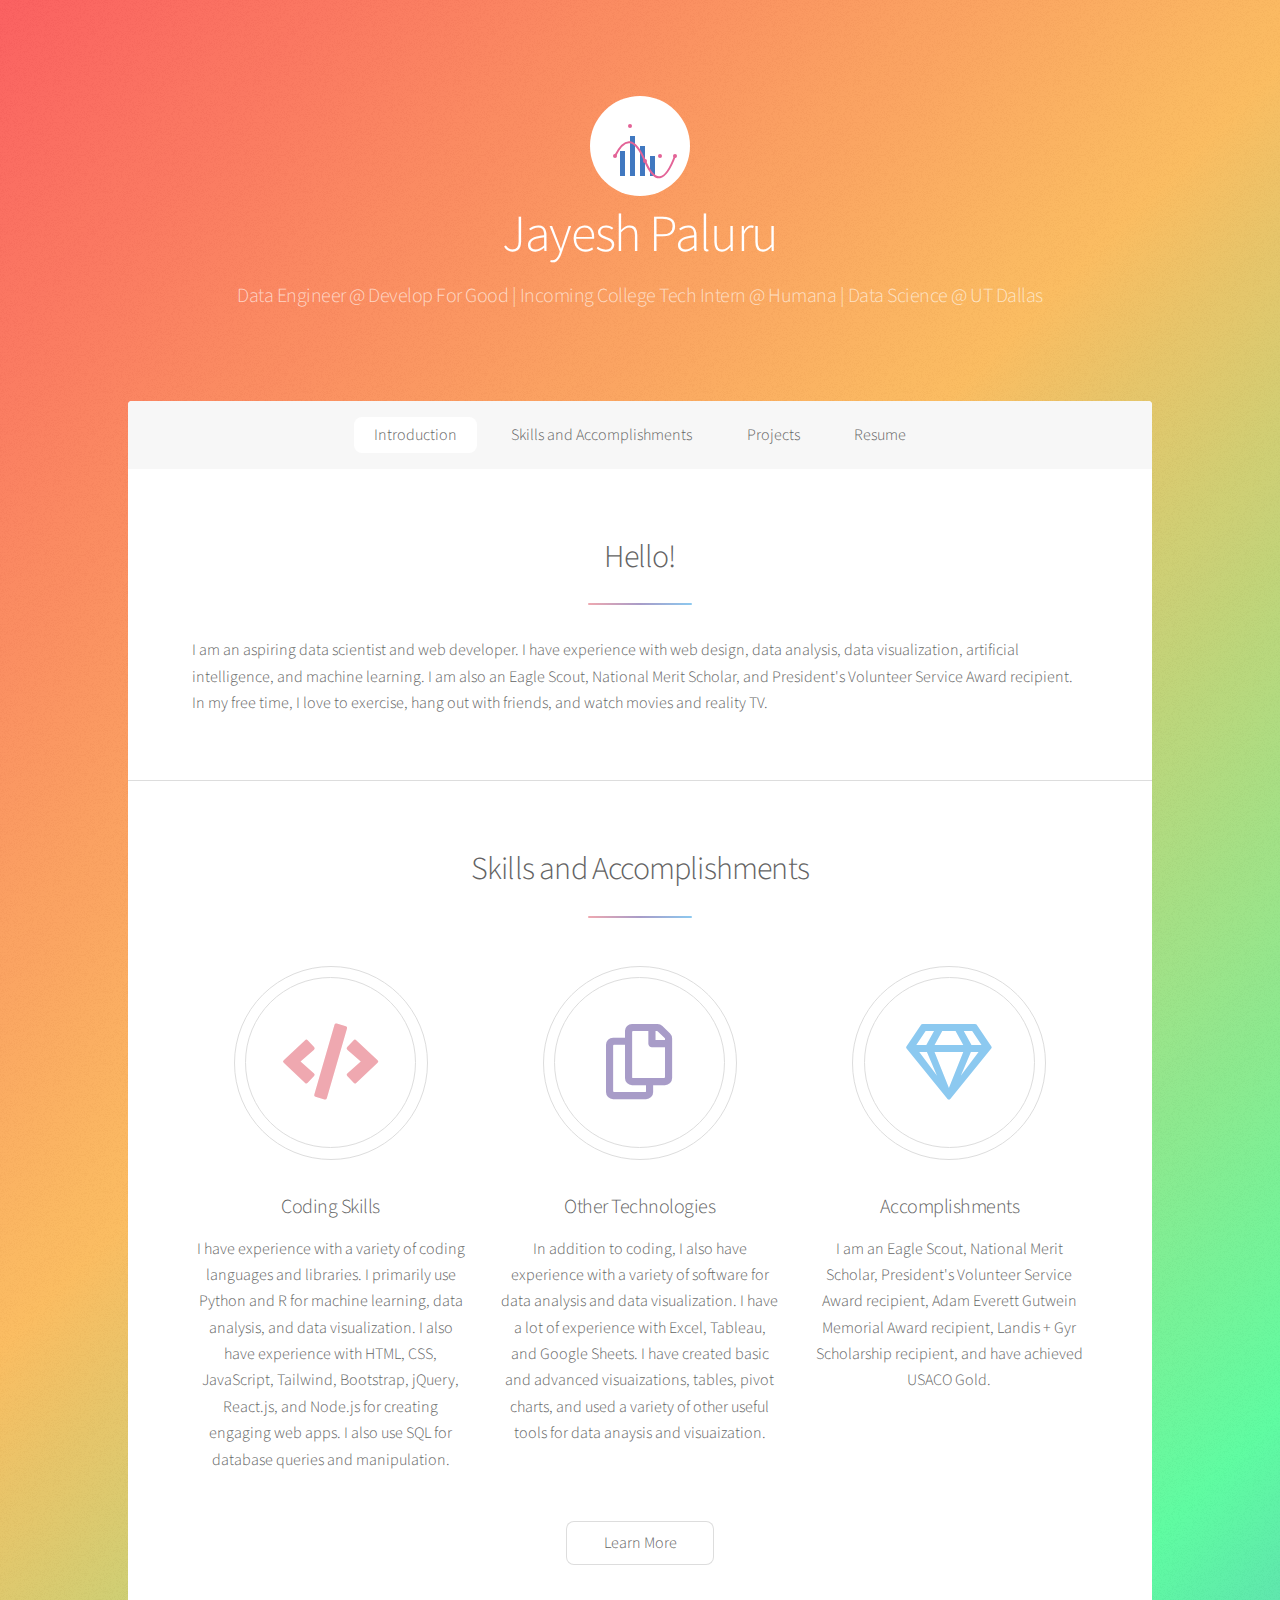
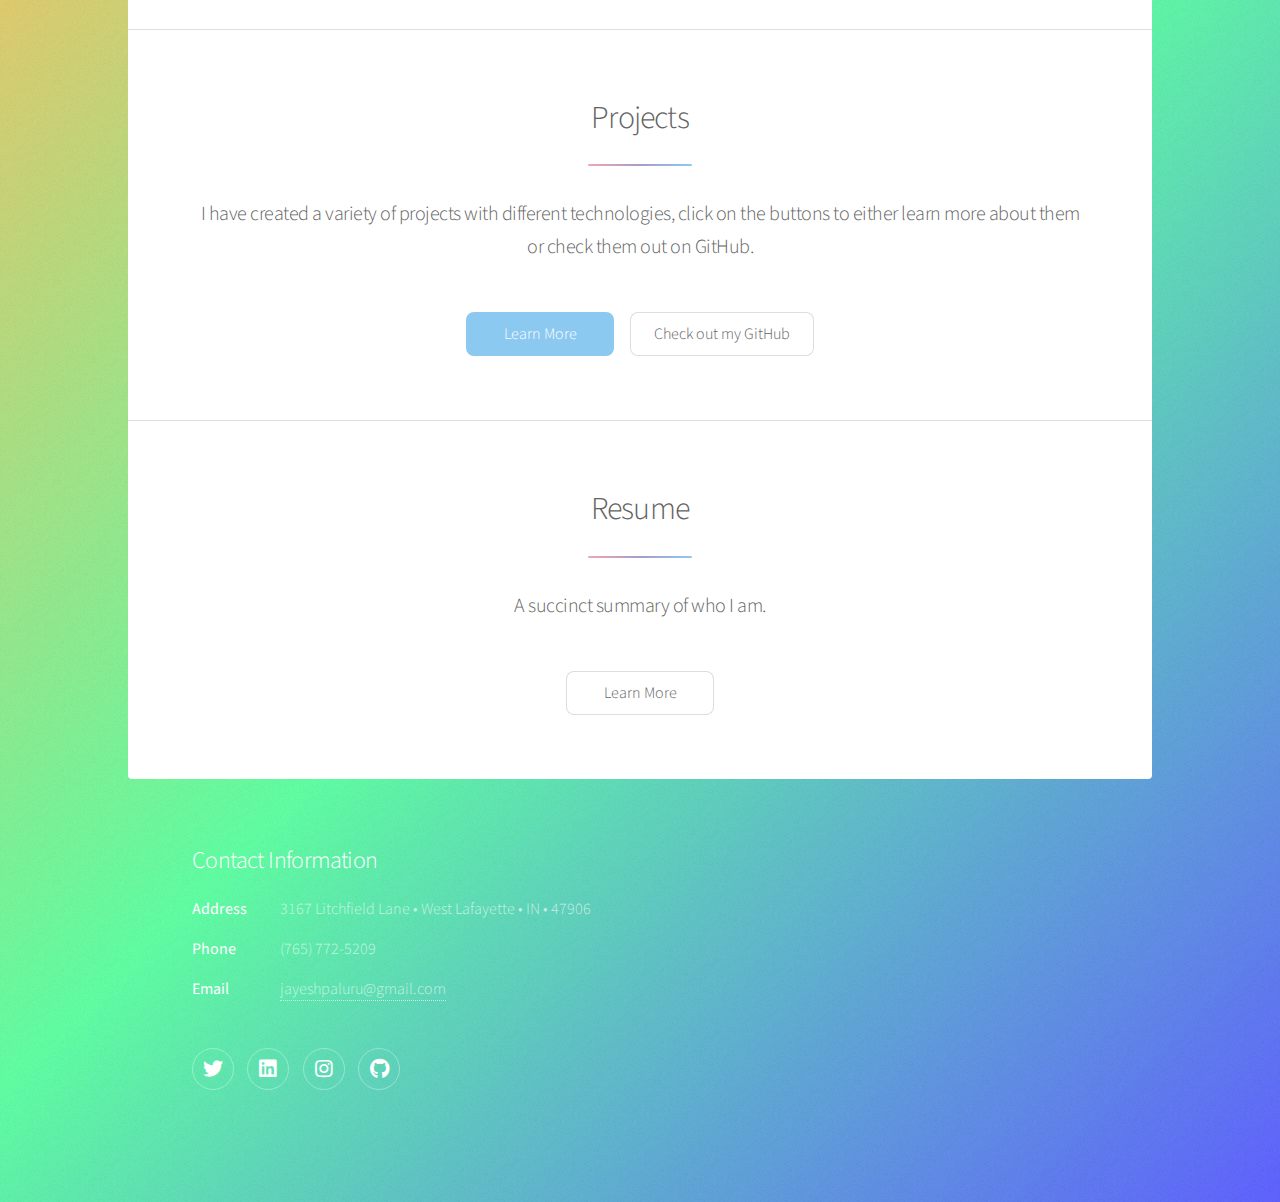
==== commit e7e75564: "Update index.html" ====
--- a/index.html
+++ b/index.html
@@ -17,7 +17,7 @@
 					<header id="header" class="alt">
 						<img src="images/logo.svg" alt="Graph" />
 						<h1>Jayesh Paluru</h1>
-						<p>Incoming College Tech Intern @ Humana | Data Science @ UT Dallas<br/>
+						<p>Data Engineer @ Develop For Good | Incoming College Tech Intern @ Humana | Data Science @ UT Dallas<br/>
 					</header>
 
 				<!-- Nav -->
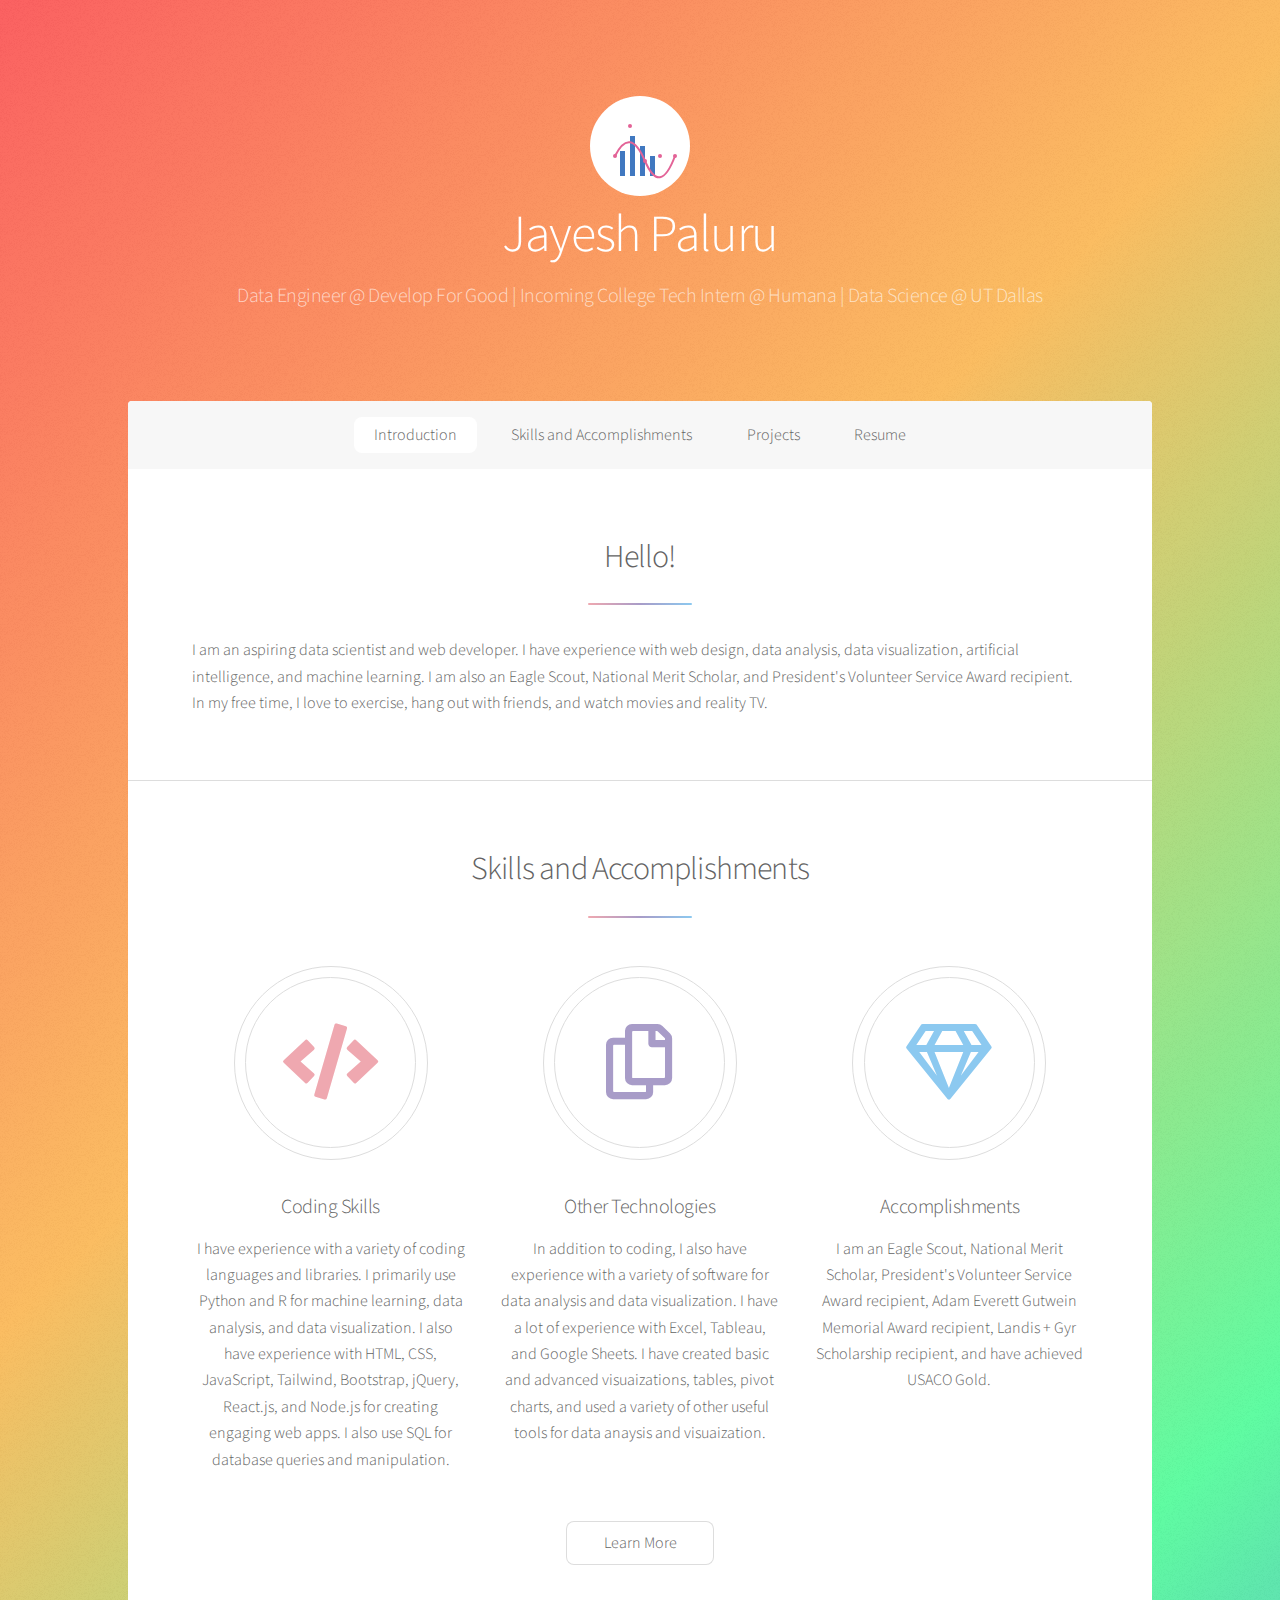
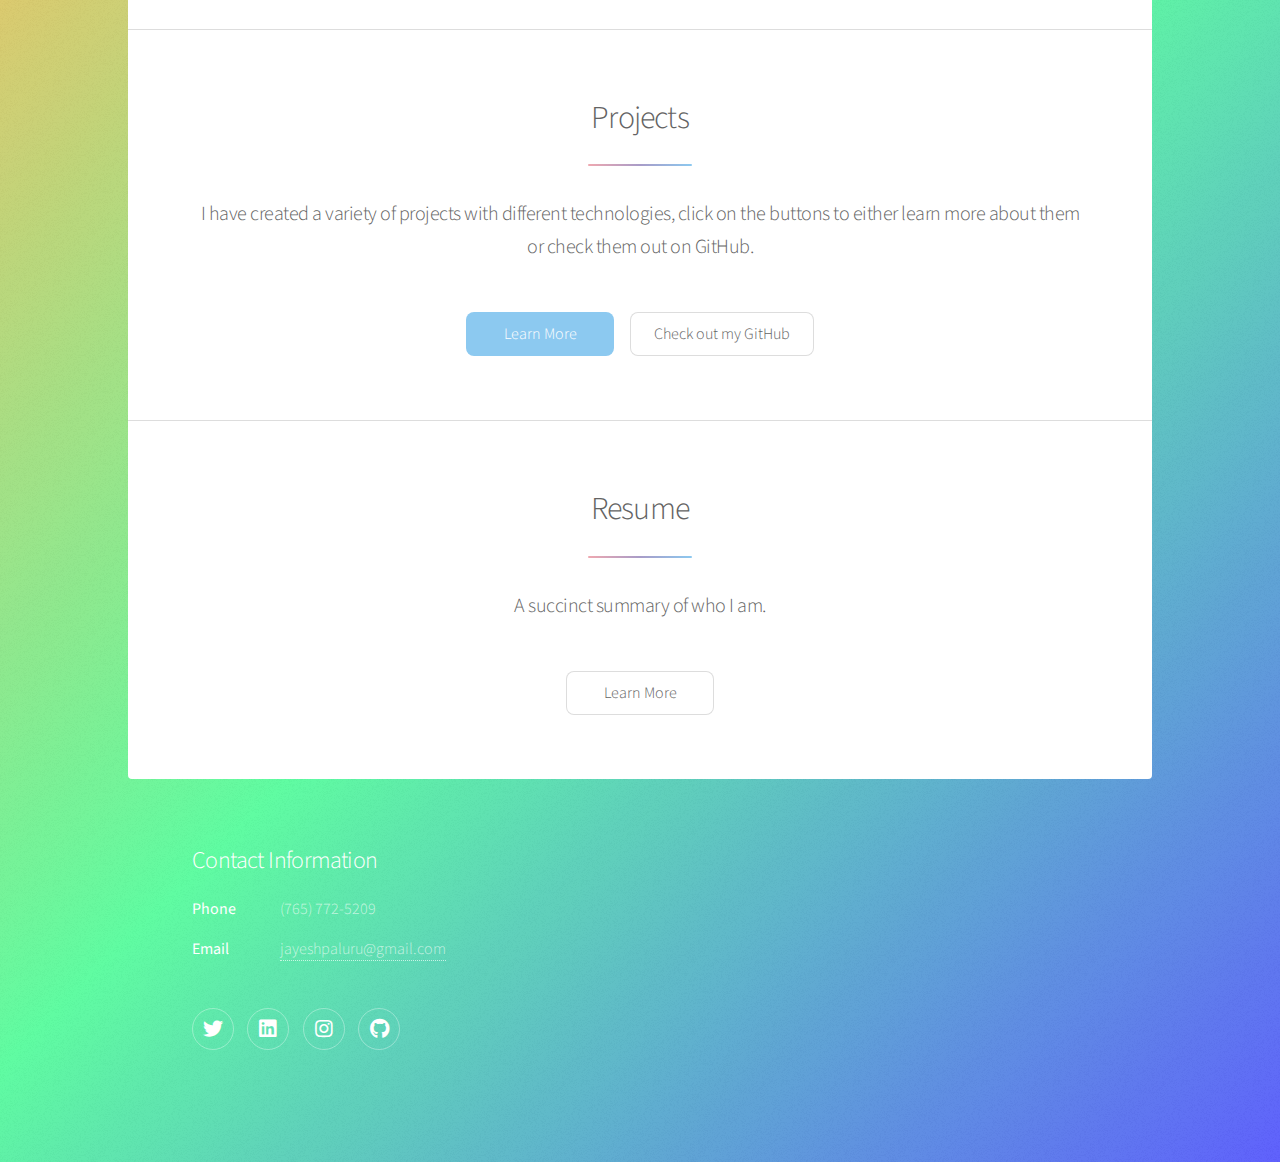
==== commit 75c98048: "Update index.html" ====
--- a/index.html
+++ b/index.html
@@ -105,8 +105,6 @@
 						<section>
 							<h2>Contact Information</h2>
 							<dl class="alt">
-								<dt>Address</dt>
-								<dd>3167 Litchfield Lane &bull; West Lafayette &bull; IN &bull; 47906 </dd>
 								<dt>Phone</dt>
 								<dd>(765) 772-5209</dd>
 								<dt>Email</dt>
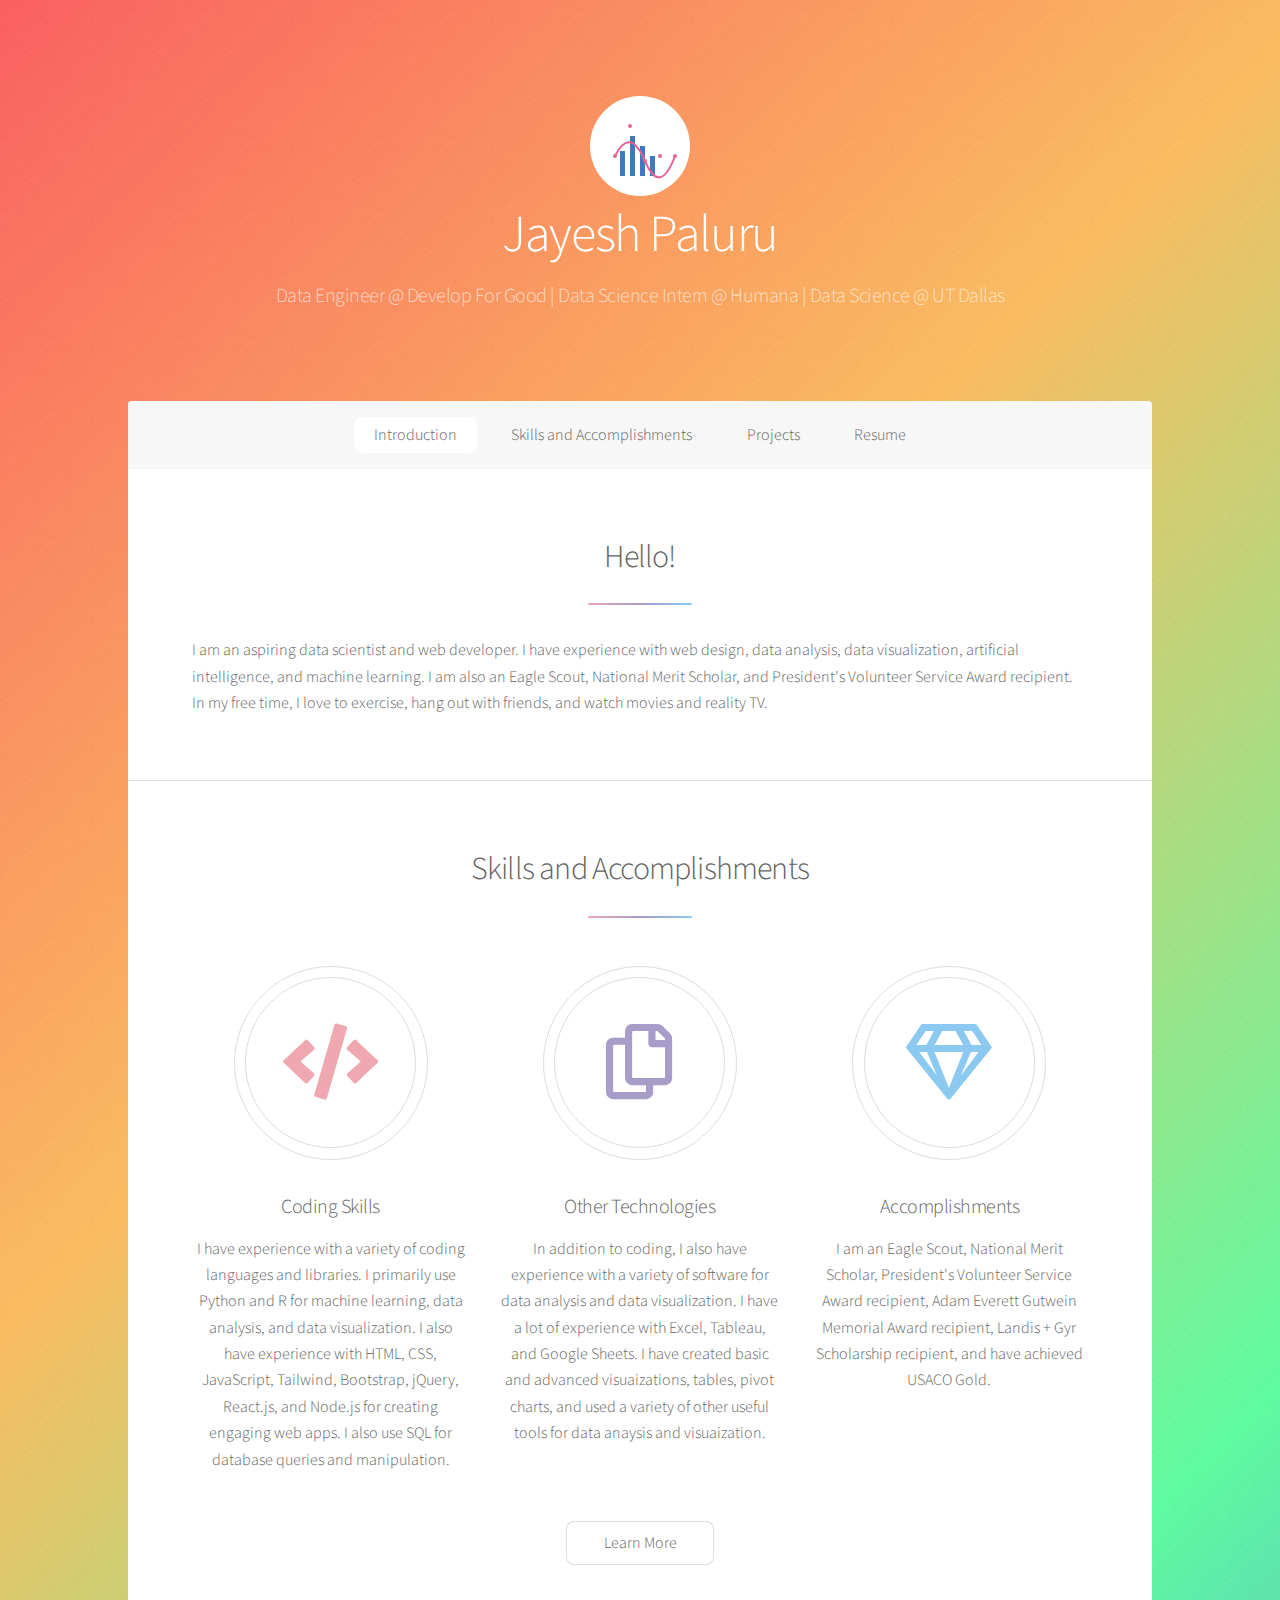
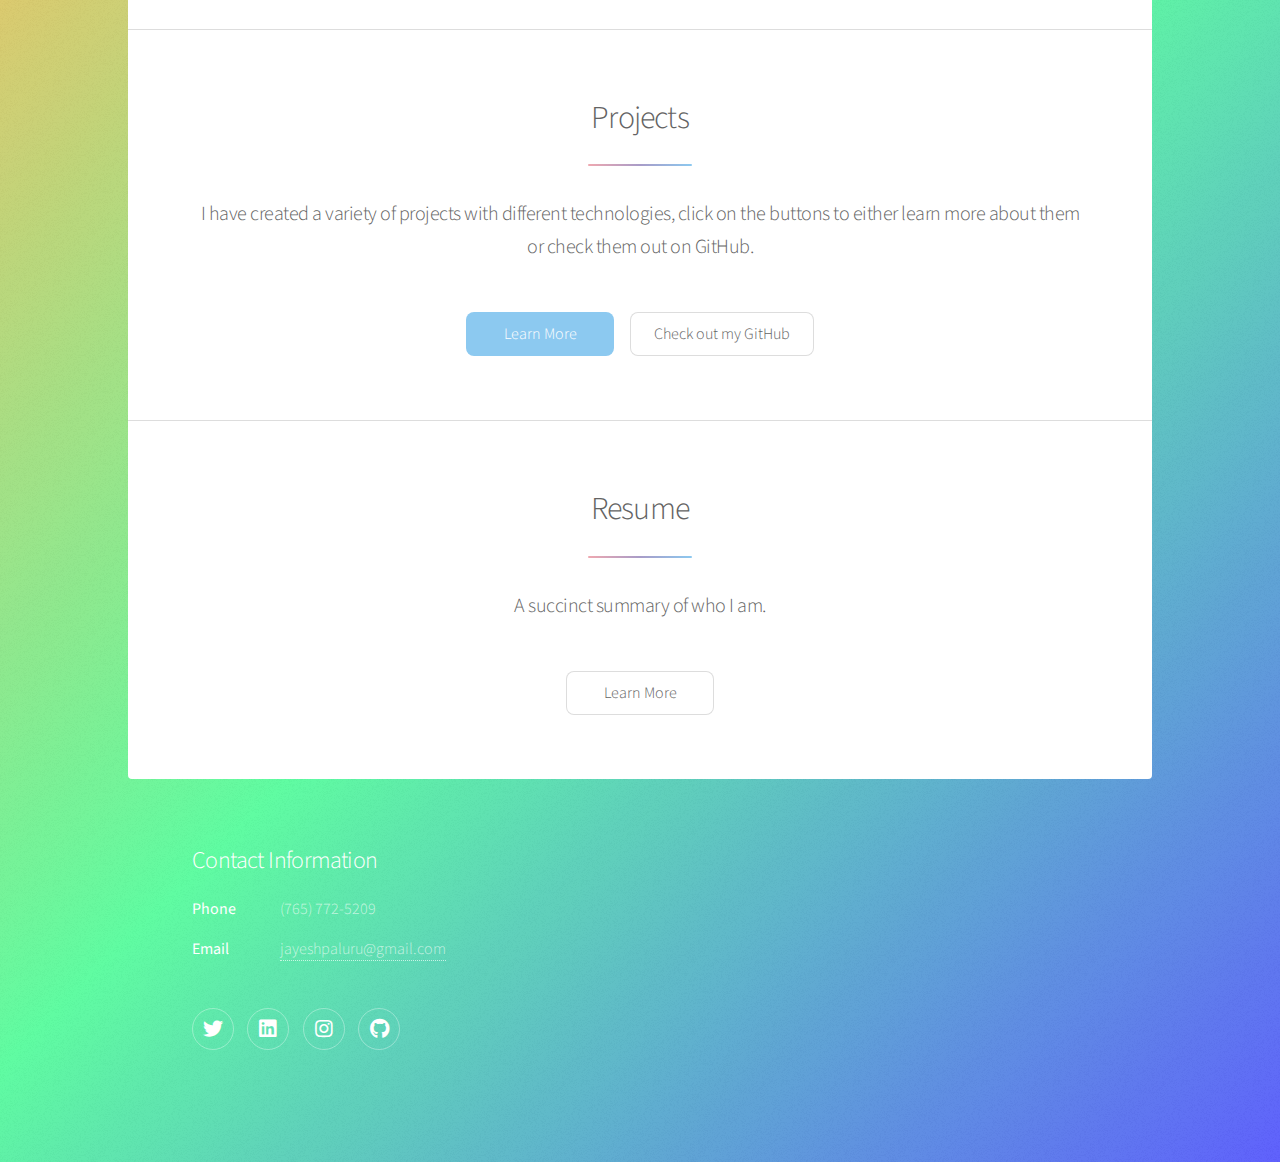
==== commit d697f560: "Update index.html" ====
--- a/index.html
+++ b/index.html
@@ -17,7 +17,7 @@
 					<header id="header" class="alt">
 						<img src="images/logo.svg" alt="Graph" />
 						<h1>Jayesh Paluru</h1>
-						<p>Data Engineer @ Develop For Good | Incoming College Tech Intern @ Humana | Data Science @ UT Dallas<br/>
+						<p>Data Engineer @ Develop For Good | Data Science Intern @ Humana | Data Science @ UT Dallas<br/>
 					</header>
 
 				<!-- Nav -->
@@ -93,7 +93,7 @@
 							</header>
 							<footer class="major">
 								<ul class="actions special">
-									<li><a href="InternshipResume6.pdf" class="button">Learn More</a></li>
+									<li><a href="Resume.pdf" class="button">Learn More</a></li>
 								</ul>
 							</footer>
 						</section>
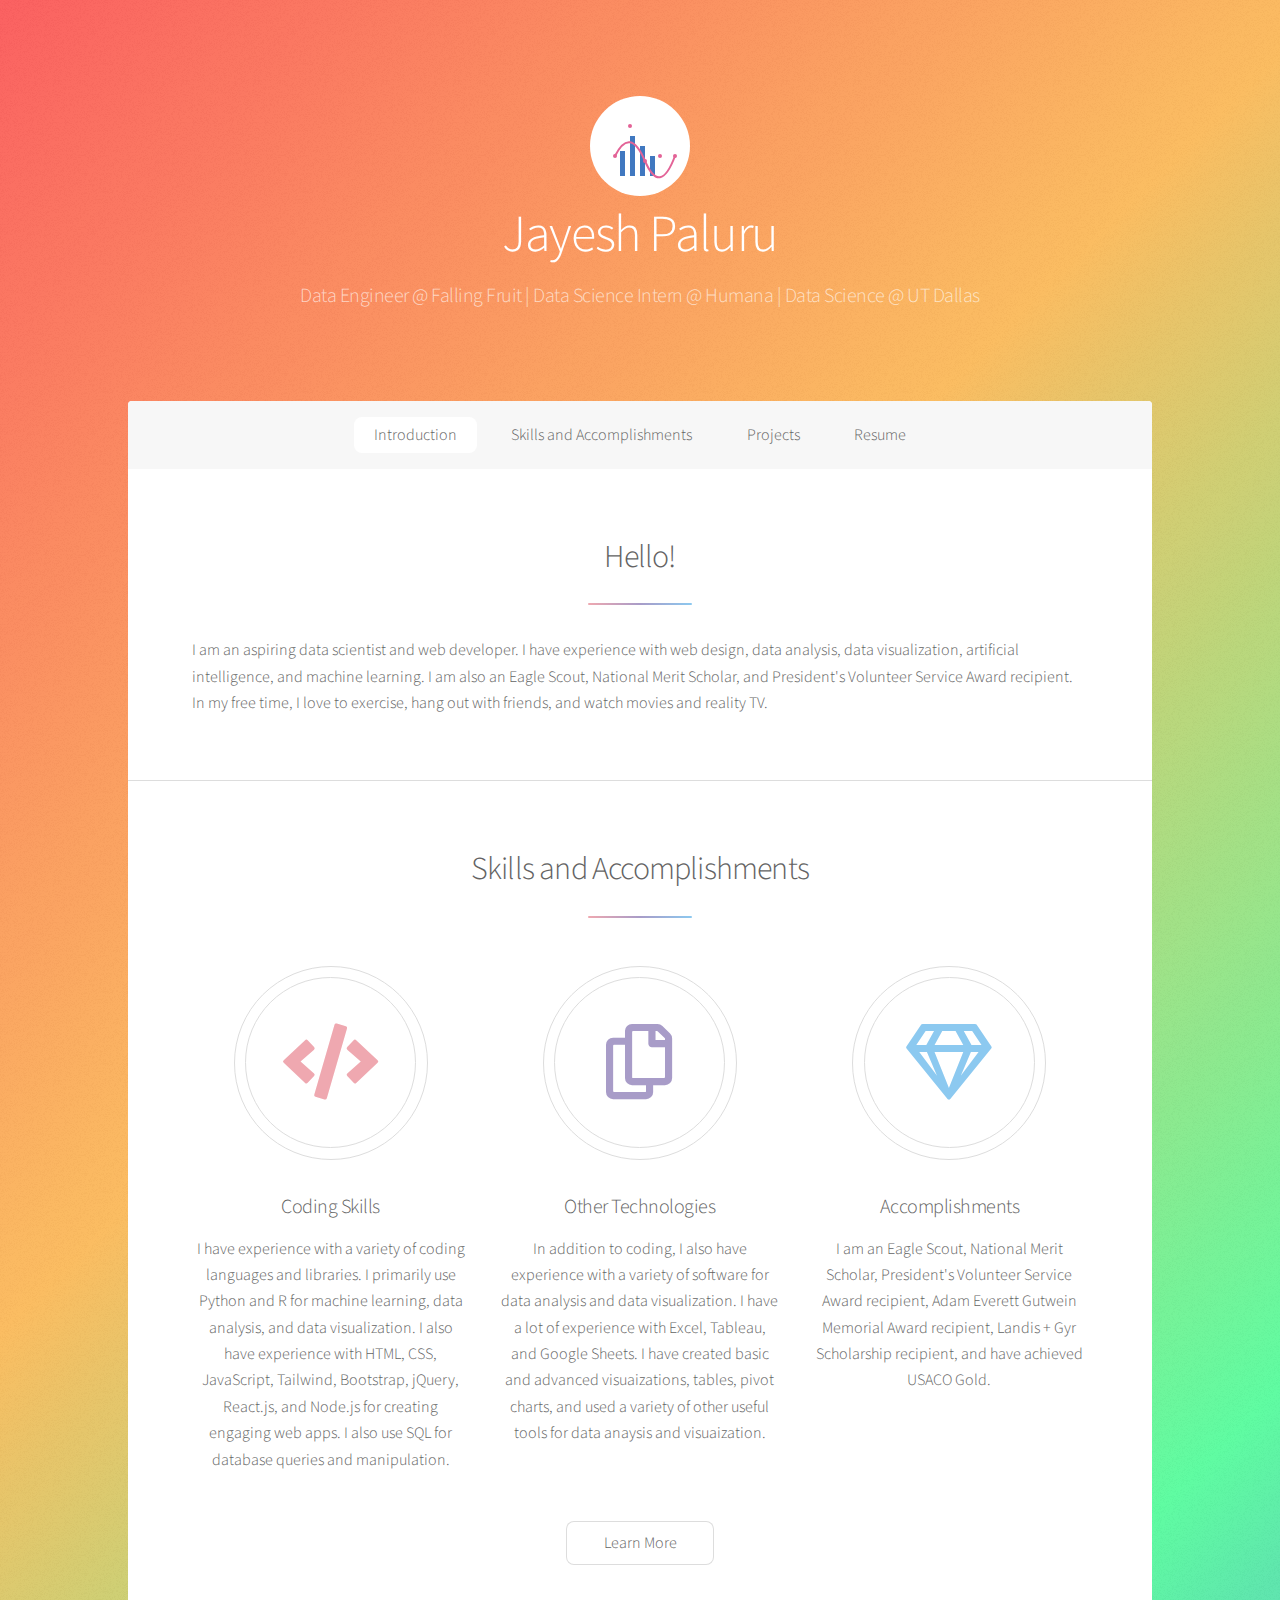
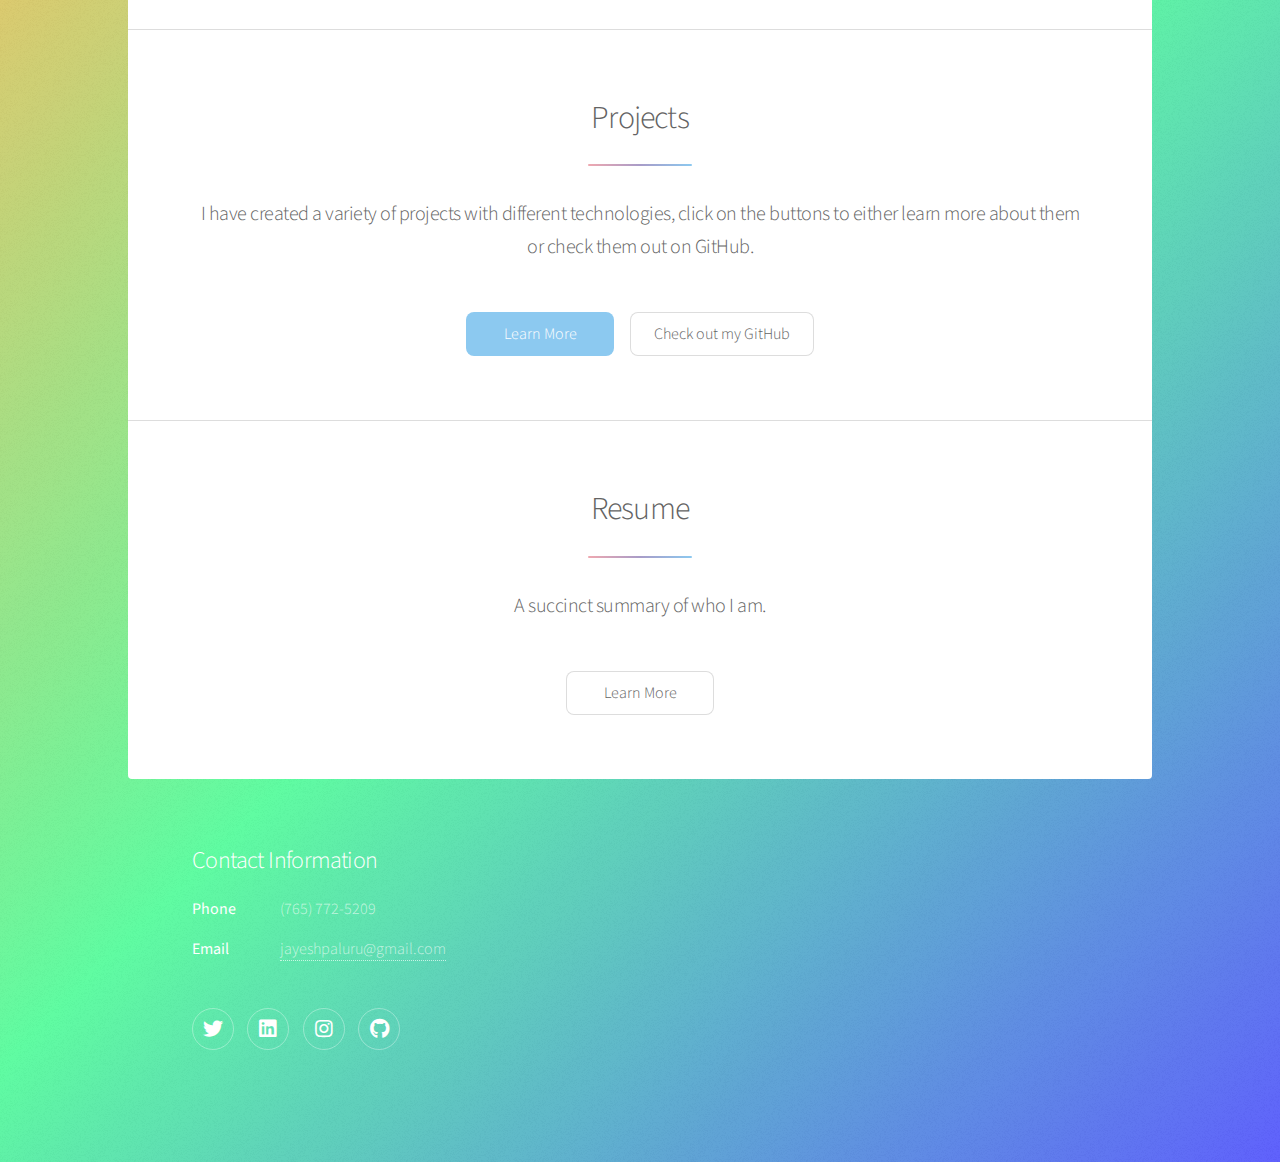
==== commit 96193196: "Updated descriptions" ====
--- a/index.html
+++ b/index.html
@@ -17,7 +17,7 @@
 					<header id="header" class="alt">
 						<img src="images/logo.svg" alt="Graph" />
 						<h1>Jayesh Paluru</h1>
-						<p>Data Engineer @ Develop For Good | Data Science Intern @ Humana | Data Science @ UT Dallas<br/>
+						<p>Data Engineer @ Falling Fruit | Data Science Intern @ Humana | Data Science @ UT Dallas<br/>
 					</header>
 
 				<!-- Nav -->
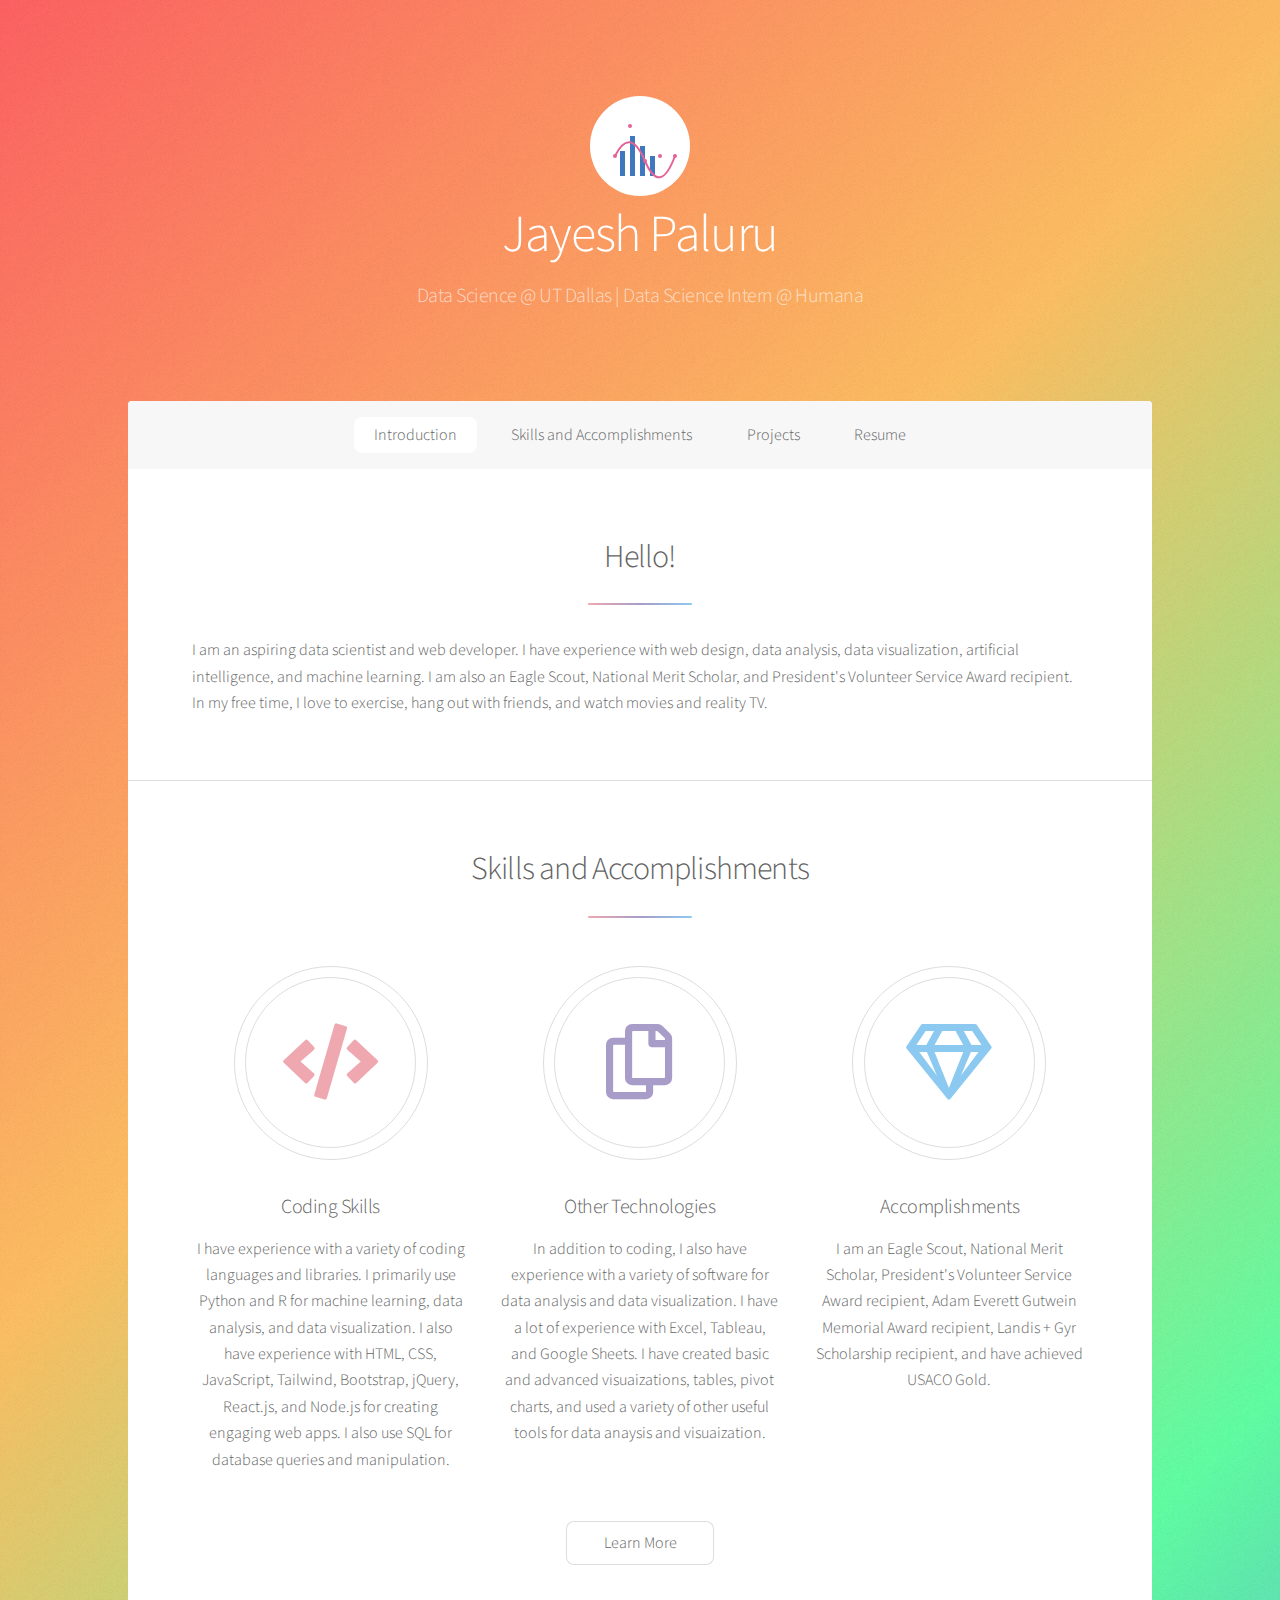
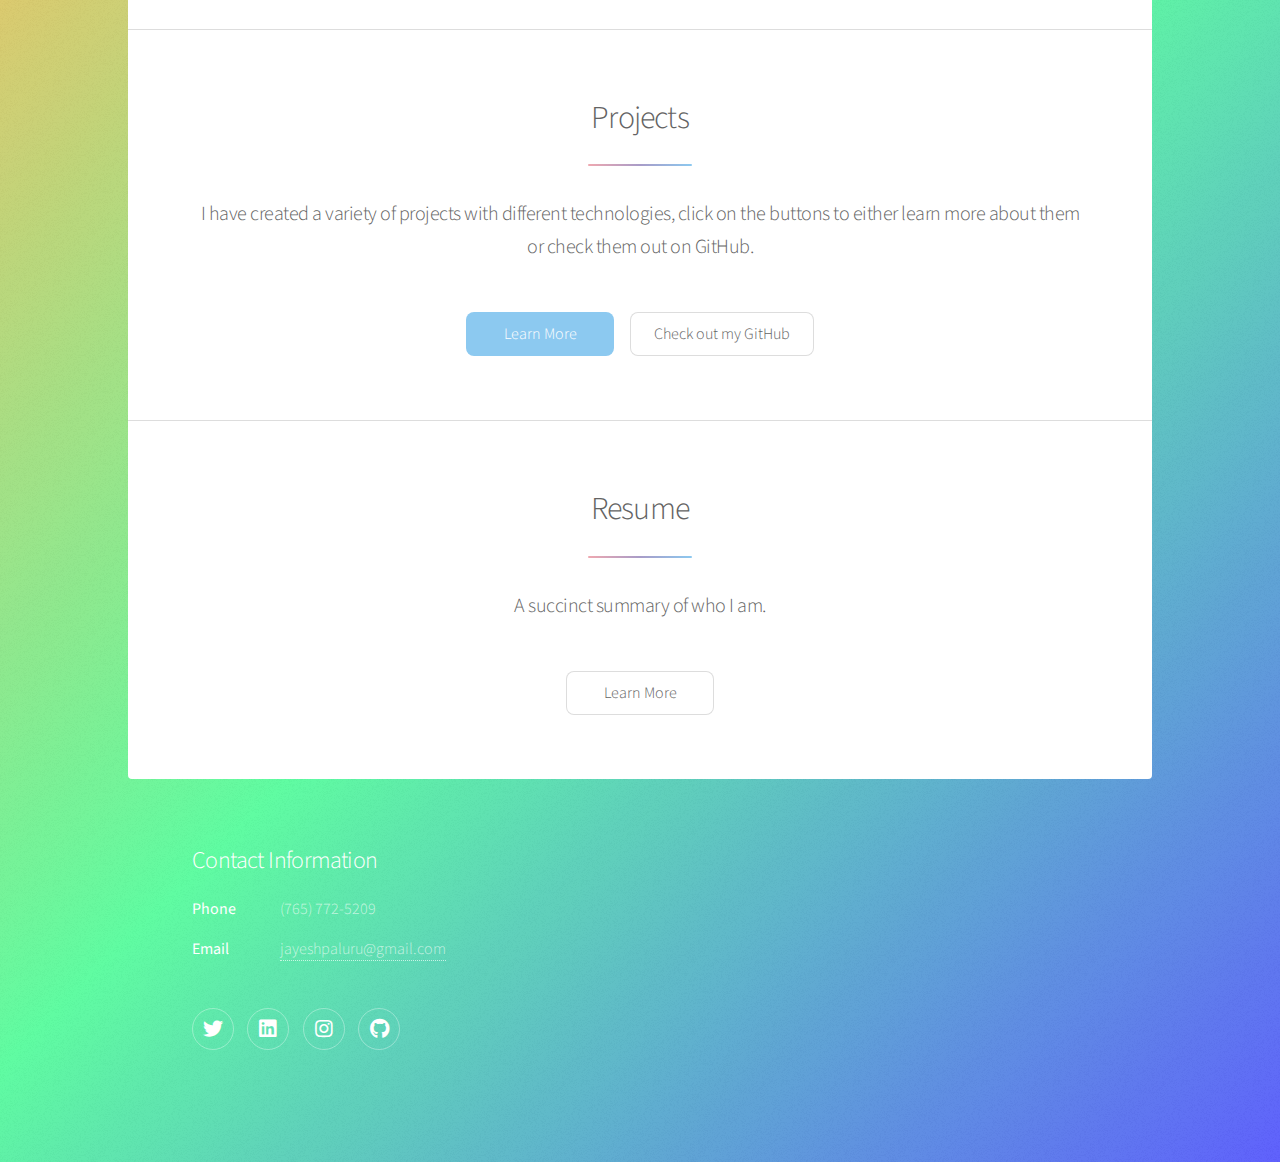
==== commit 9eda097b: "Update index.html" ====
--- a/index.html
+++ b/index.html
@@ -17,7 +17,7 @@
 					<header id="header" class="alt">
 						<img src="images/logo.svg" alt="Graph" />
 						<h1>Jayesh Paluru</h1>
-						<p>Data Engineer @ Falling Fruit | Data Science Intern @ Humana | Data Science @ UT Dallas<br/>
+						<p>Data Science @ UT Dallas | Data Science Intern @ Humana<br/>
 					</header>
 
 				<!-- Nav -->
